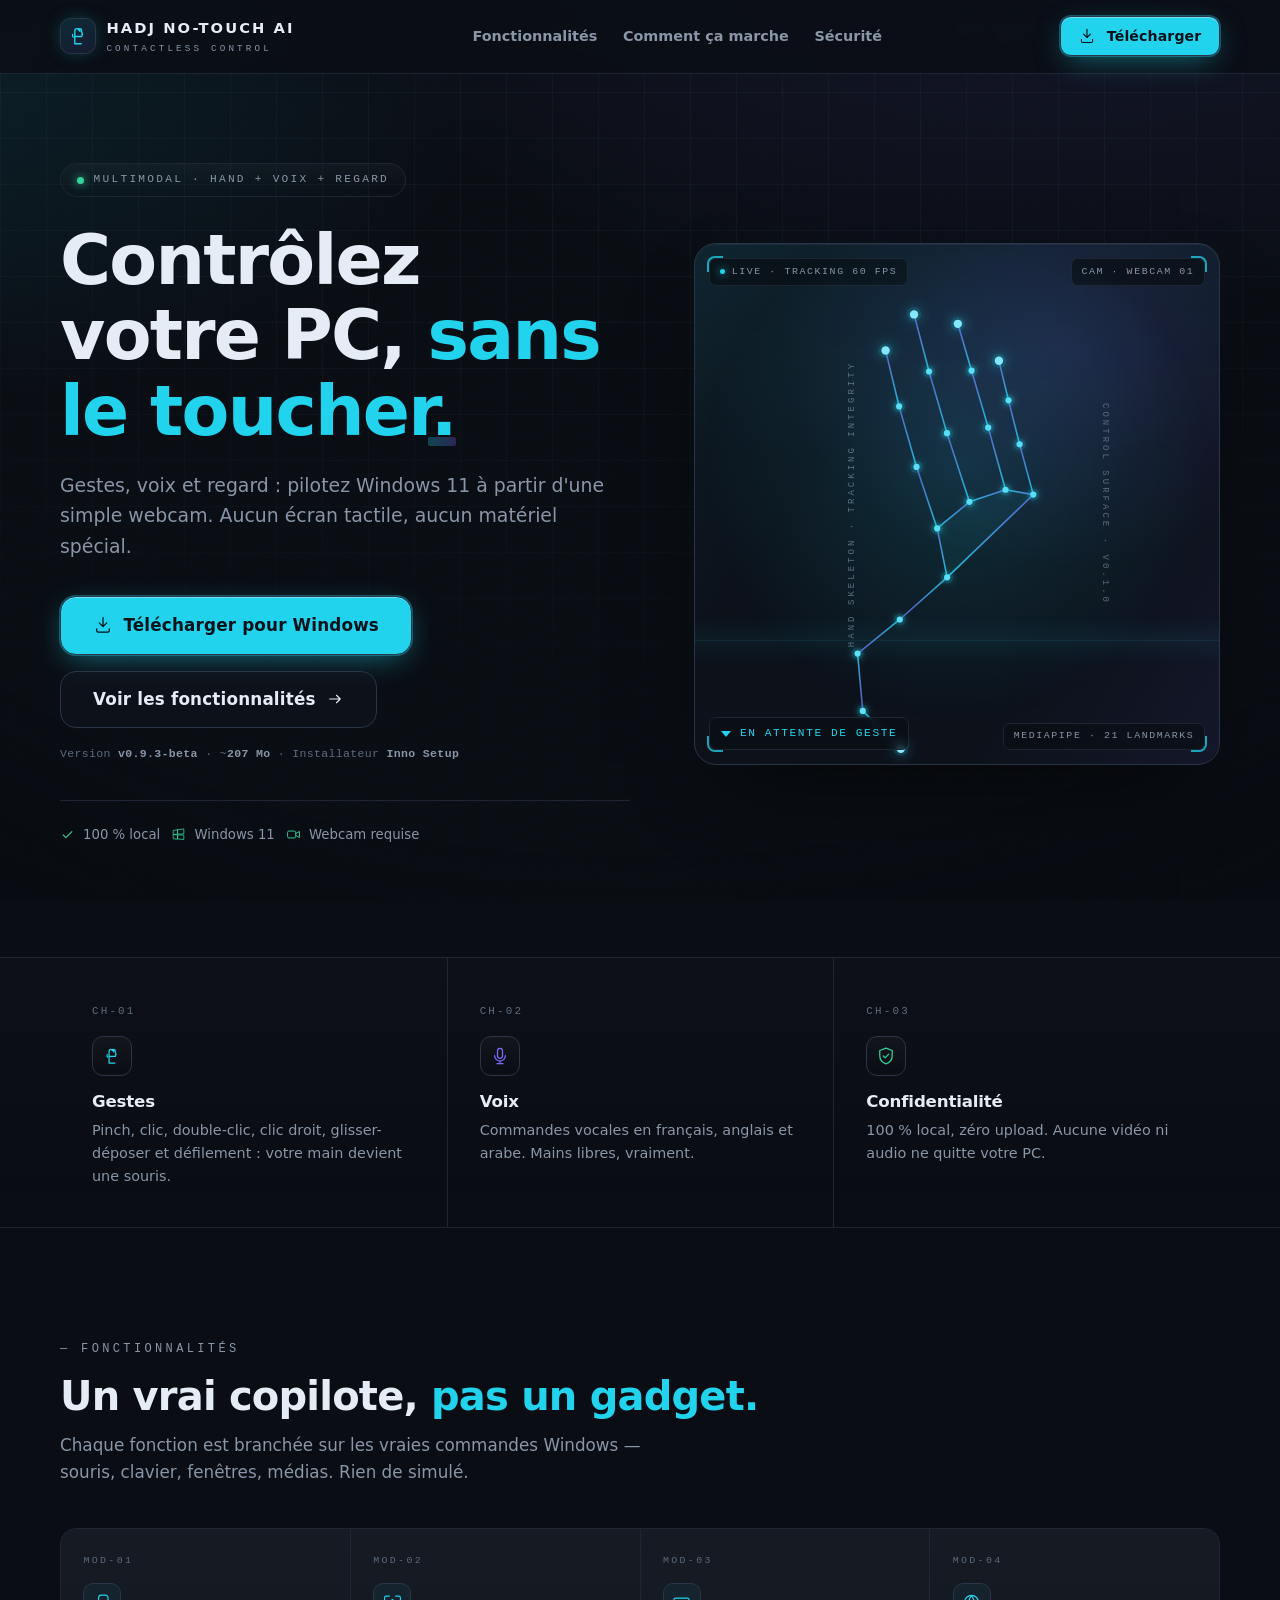
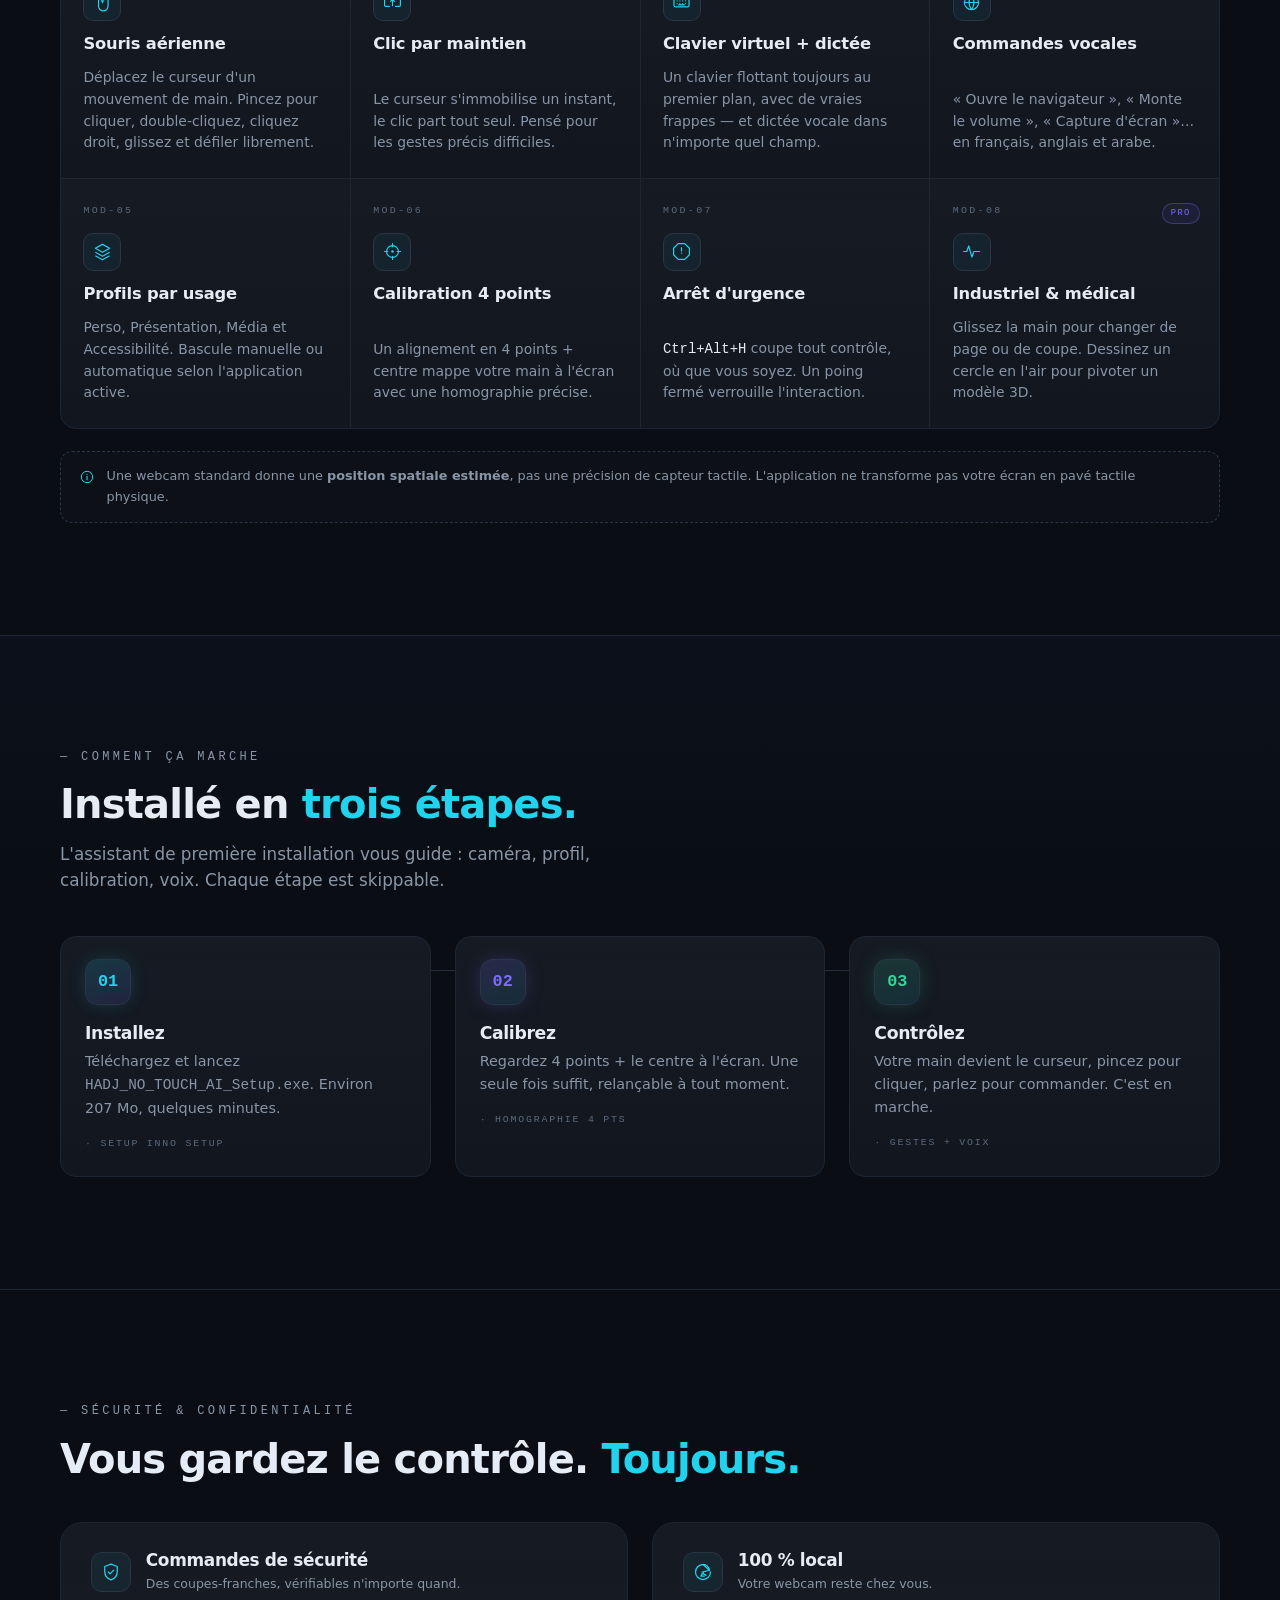
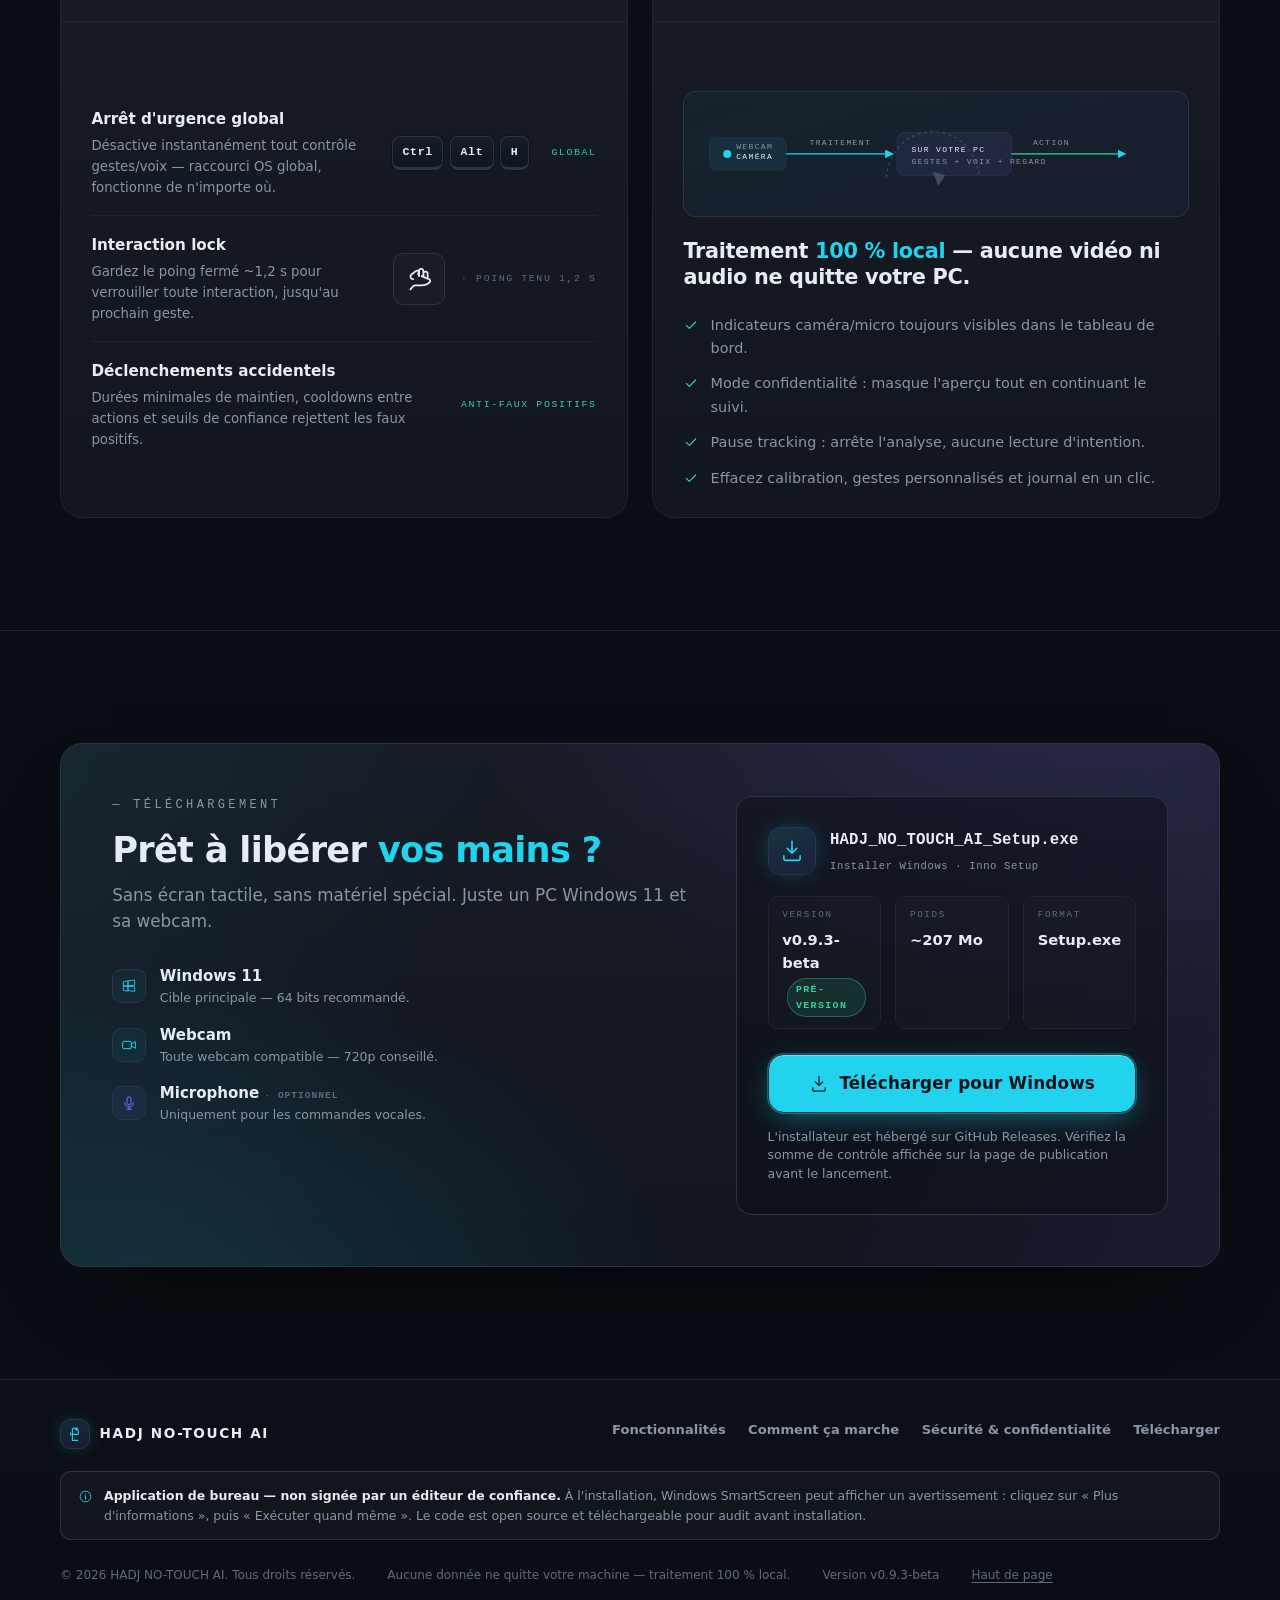
==== index.html @ e1b46ea8 "Landing page vitrine + telechargement (v0.9.3-beta) sur la racine du repo; PWA demo conservee sous w" ====
<!DOCTYPE html>
<html lang="fr">
<head>
<meta charset="UTF-8">
<meta name="viewport" content="width=device-width, initial-scale=1">
<title>HADJ NO-TOUCH AI — Contrôlez votre PC, sans le toucher</title>
<meta name="description" content="Gestes, voix et regard : pilotez Windows 11 à partir d'une simple webcam. Traitement 100 % local, aucune vidéo ni audio ne quitte votre PC. Téléchargez l'installateur Windows.">
<meta name="theme-color" content="#0A0E14">
<link rel="icon" href="data:image/svg+xml,%3Csvg xmlns='http://www.w3.org/2000/svg' viewBox='0 0 24 24'%3E%3Crect width='24' height='24' rx='6' fill='%230A0E14'/%3E%3Cpath d='M6.6 13.2C6.2 13 5.8 11.9 6.3 10.4M8 20.5V7M8 20.5h8M8 12.5h8M8 7v5.5M8 7C8 5.3 8.8 4 10 4c.9 0 1.6.7 1.9 1.4M12 4c1.2 0 2 .9 2 2.4V7M14 4c1.1 0 1.9.9 1.9 2.2V7M16 12.5C17 11 16.7 9 15.5 8' fill='none' stroke='%2322D3EE' stroke-width='1.4' stroke-linecap='round'/%3E%3C/svg%3E">
<style>
:root{
  --bg:#0A0E14;
  --bg-2:#0C111A;
  --surface:#11161F;
  --surface-2:#151C28;
  --border:#1E2633;
  --border-hi:#2A3547;
  --teal:#22D3EE;
  --teal-bright:#67E8F9;
  --teal-dim:rgba(34,211,238,.12);
  --violet:#7C6CFF;
  --violet-dim:rgba(124,108,255,.14);
  --green:#34D399;
  --green-dim:rgba(52,211,153,.12);
  --text:#E6ECF5;
  --muted:#8896A8;
  --muted-2:#5C6B7E;
  --white:#F6FAFF;
  --r-sm:12px;
  --r-md:16px;
  --r-lg:22px;
  --mono:ui-monospace,"Cascadia Mono","Segoe UI Mono",Consolas,"Roboto Mono",monospace;
  --sans:system-ui,-apple-system,"Segoe UI Variable Display","Segoe UI",Roboto,Ubuntu,"Helvetica Neue",Arial,sans-serif;
}
*{box-sizing:border-box;margin:0;padding:0}
html{scroll-behavior:smooth}
body{
  font-family:var(--sans);
  background:var(--bg);
  color:var(--text);
  line-height:1.6;
  -webkit-font-smoothing:antialiased;
  overflow-x:hidden;
}
::selection{background:rgba(34,211,238,.28);color:#fff}
a{color:inherit;text-decoration:none}
a:focus-visible{outline:2px solid var(--teal);outline-offset:3px;border-radius:4px}
img,svg{display:block;max-width:100%}
button{font:inherit}
section{scroll-margin-top:86px}

.bg-fx{
  position:fixed;inset:0;z-index:-3;pointer-events:none;
  background:
    radial-gradient(1200px 620px at 82% -8%, rgba(124,108,255,.10), transparent 62%),
    radial-gradient(1000px 560px at -8% 8%, rgba(34,211,238,.09), transparent 60%),
    var(--bg);
}
.bg-grid{
  position:fixed;inset:0;z-index:-2;pointer-events:none;
  background-image:
    linear-gradient(rgba(120,150,180,.055) 1px, transparent 1px),
    linear-gradient(90deg, rgba(120,150,180,.055) 1px, transparent 1px);
  background-size:46px 46px;
  -webkit-mask-image:radial-gradient(120% 90% at 50% 0%, #000 40%, transparent 100%);
  mask-image:radial-gradient(120% 90% at 50% 0%, #000 40%, transparent 100%);
}
.bg-noise{
  position:fixed;inset:0;z-index:-1;pointer-events:none;opacity:.05;mix-blend-mode:soft-light;
  background-image:url("data:image/svg+xml;utf8,<svg xmlns='http://www.w3.org/2000/svg' width='180' height='180'><filter id='n'><feTurbulence type='fractalNoise' baseFrequency='0.85' numOctaves='2' stitchTiles='stitch'/></filter><rect width='100%25' height='100%25' filter='url(%23n)'/></svg>");
}
.bg-vignette{
  position:fixed;inset:0;z-index:-1;pointer-events:none;
  background:radial-gradient(120% 100% at 50% 40%, transparent 55%, rgba(2,5,10,.62) 100%);
}

.container{width:min(1160px, calc(100% - 40px));margin-inline:auto}
@media (max-width:560px){.container{width:calc(100% - 32px)}}

.mono{font-family:var(--mono)}

.eyebrow{
  display:inline-flex;align-items:center;gap:.7rem;
  font-family:var(--mono);font-size:.72rem;letter-spacing:.24em;
  text-transform:uppercase;color:var(--teal);
}
.eyebrow::before{content:"";width:22px;height:1px;background:linear-gradient(90deg,var(--teal),transparent)}

h1,h2,h3{line-height:1.08;letter-spacing:-.02em;font-weight:800;text-wrap:balance}
.sec-kicker{font-family:var(--mono);font-size:.75rem;letter-spacing:.28em;text-transform:uppercase;color:var(--muted);margin-bottom:1rem;display:block}
h2{font-size:clamp(1.7rem,3.4vw,2.5rem)}
h2 .hl{color:var(--teal)}
.sec-sub{color:var(--muted);max-width:56ch;margin-top:.9rem;font-size:1.05rem}
.sec-head{margin-bottom:2.6rem}

/* ---------- Buttons ---------- */
.btn{
  --btn-bg:var(--surface-2);--btn-fg:var(--text);--btn-brd:var(--border-hi);
  max-width:100%;
  display:inline-flex;align-items:center;justify-content:center;gap:.65rem;
  font-weight:700;font-size:1rem;line-height:1;letter-spacing:.01em;
  padding:1rem 1.7rem;border-radius:14px;border:1px solid var(--btn-brd);
  background:var(--btn-bg);color:var(--btn-fg);
  cursor:pointer;transition:transform .18s ease, box-shadow .18s ease, border-color .18s ease, background .18s ease;
  white-space:nowrap;
  position:relative;
}
.btn svg{width:18px;height:18px;flex:none}
.btn:focus-visible{outline:2px solid var(--teal);outline-offset:3px;border-radius:16px}
.btn:active{transform:translateY(1px) scale(.985)}
.btn-primary{
  --btn-bg:var(--teal);--btn-fg:#04121A;
  box-shadow:0 0 0 1px rgba(34,211,238,.35), 0 8px 30px -8px rgba(34,211,238,.55), inset 0 1px 0 rgba(255,255,255,.35);
}
.btn-primary:hover{
  background:var(--teal-bright);
  box-shadow:0 0 0 1px rgba(34,211,238,.6), 0 12px 42px -8px rgba(34,211,238,.75), inset 0 1px 0 rgba(255,255,255,.45);
  transform:translateY(-2px);
}
.btn-ghost{--btn-bg:rgba(17,22,31,.55);--btn-brd:var(--border-hi)}
.btn-ghost:hover{--btn-brd:var(--teal);color:var(--white);background:rgba(34,211,238,.07)}
.btn-lg{padding:1.15rem 2rem;font-size:1.05rem;border-radius:16px}
.btn-sm{padding:.62rem 1.1rem;font-size:.88rem;border-radius:11px}
.btn-dl svg{width:20px;height:20px}

/* ---------- Nav ---------- */
.nav{
  position:sticky;top:0;z-index:50;
  background:rgba(10,14,20,.82);
  backdrop-filter:blur(10px);
  -webkit-backdrop-filter:blur(10px);
  border-bottom:1px solid var(--border);
}
.nav-inner{display:flex;align-items:center;justify-content:space-between;padding:1rem 0;gap:1rem}
.brand{display:flex;align-items:center;gap:.65rem;min-width:0}
.brand-mark{
  width:36px;height:36px;flex:none;border-radius:10px;
  border:1px solid var(--border-hi);
  background:linear-gradient(160deg, rgba(34,211,238,.14), rgba(124,108,255,.12));
  display:grid;place-items:center;color:var(--teal);
  box-shadow:0 0 18px -6px rgba(34,211,238,.5);
}
.brand-mark svg{width:22px;height:22px}
.brand-name{font-weight:800;letter-spacing:.14em;font-size:.92rem;white-space:nowrap}
.brand-name small{display:block;font-family:var(--mono);font-weight:400;font-size:.58rem;letter-spacing:.34em;color:var(--muted);margin-top:.15rem}
.nav-links{display:flex;align-items:center;gap:1.6rem;font-size:.9rem;color:var(--muted);font-weight:600}
.nav-links a{position:relative;padding:.25rem 0}
.nav-links a::after{content:"";position:absolute;left:0;bottom:0;height:1px;width:0;background:var(--teal);transition:width .22s ease}
.nav-links a:hover{color:var(--text)}
.nav-links a:hover::after{width:100%}
.nav-cta{display:flex;align-items:center;gap:.9rem}

/* ---------- Hero ---------- */
.hero{padding:clamp(3.2rem,7vw,5.6rem) 0 0;position:relative}
.hero-grid{display:grid;grid-template-columns:1.04fr .96fr;gap:clamp(2.4rem,5vw,4.5rem);align-items:center}
.hero-grid > *{min-width:0}
.hero-badge{
  display:inline-flex;align-items:center;gap:.6rem;
  font-family:var(--mono);font-size:.7rem;letter-spacing:.2em;text-transform:uppercase;color:var(--muted);
  border:1px solid var(--border);border-radius:999px;padding:.42rem 1rem;margin-bottom:1.6rem;
  background:linear-gradient(180deg, rgba(255,255,255,.03), transparent);
}
.hero-badge .dot{width:7px;height:7px;border-radius:50%;background:var(--green);box-shadow:0 0 10px var(--green);animation:pulse 2.4s ease-in-out infinite}
@keyframes pulse{0%,100%{opacity:1}50%{opacity:.35}}
.hero h1{font-size:clamp(2.5rem,5.6vw,4.35rem);font-weight:850;letter-spacing:-.025em}
.hero h1 .hl{color:var(--teal);position:relative}
.hero h1 .hl::after{content:"";position:absolute;left:0;right:0;bottom:.06em;height:.14em;border-radius:2px;background:linear-gradient(90deg,var(--teal),var(--violet));opacity:.28;z-index:-1}
.hero-sub{color:var(--muted);font-size:clamp(1.02rem,1.8vw,1.18rem);margin-top:1.4rem;max-width:52ch}
.hero-ctas{display:flex;flex-wrap:wrap;align-items:center;gap:1rem;margin-top:2.2rem}
.hero-meta{font-family:var(--mono);font-size:.72rem;color:var(--muted-2);margin-top:1.1rem;letter-spacing:.03em}
.hero-meta b{color:var(--muted);font-weight:600}
.trust-line{display:flex;flex-wrap:wrap;gap:.7rem;margin-top:2.3rem;padding-top:1.4rem;border-top:1px solid var(--border)}
.trust-line span{display:inline-flex;align-items:center;gap:.5rem;font-size:.83rem;color:var(--muted)}
.trust-line svg{width:15px;height:15px;color:var(--green)}

/* hero visual */
.hud-wrap{position:relative;user-select:none}
.hud{
  position:relative;border-radius:var(--r-lg);overflow:hidden;
  border:1px solid var(--border-hi);
  background:
    linear-gradient(180deg, rgba(34,211,238,.05), transparent 40%),
    radial-gradient(90% 70% at 70% 20%, rgba(124,108,255,.16), transparent 60%),
    var(--bg-2);
  box-shadow:0 40px 90px -40px rgba(0,0,0,.8), inset 0 1px 0 rgba(255,255,255,.05);
}
.hud::before{content:"";position:absolute;inset:0;border-radius:inherit;pointer-events:none;
  background:linear-gradient(120deg, rgba(34,211,238,.12), transparent 30%, transparent 70%, rgba(124,108,255,.14));opacity:.5}
.hud canvas{display:block;width:100%;height:520px}
@media (max-width:900px){.hud canvas{height:400px}}
@media (max-width:900px){
  .hero-grid{grid-template-columns:1fr;gap:2.6rem}
}
@media (max-width:460px){.hud canvas{height:320px}}
.hud-corners{position:absolute;inset:12px;pointer-events:none}
.hud-corners i{position:absolute;width:16px;height:16px;border:2px solid rgba(34,211,238,.75);transition:all .3s ease}
.hud-corners i:nth-child(1){top:0;left:0;border-right:none;border-bottom:none;border-top-left-radius:8px}
.hud-corners i:nth-child(2){top:0;right:0;border-left:none;border-bottom:none;border-top-right-radius:8px}
.hud-corners i:nth-child(3){bottom:0;left:0;border-right:none;border-top:none;border-bottom-left-radius:8px}
.hud-corners i:nth-child(4){bottom:0;right:0;border-left:none;border-top:none;border-bottom-right-radius:8px}
.hud-chip{
  position:absolute;font-family:var(--mono);font-size:.62rem;letter-spacing:.16em;text-transform:uppercase;
  color:var(--muted);background:rgba(10,14,20,.72);border:1px solid var(--border);
  padding:.3rem .6rem;border-radius:7px;pointer-events:none;display:inline-flex;align-items:center;gap:.45rem;backdrop-filter:blur(4px);
}
.hud-chip .chip-dot{width:5px;height:5px;border-radius:50%;background:var(--teal);box-shadow:0 0 8px var(--teal);animation:blink 1.6s steps(2,start) infinite}
@keyframes blink{50%{opacity:.25}}
.hud-chip.tl{top:14px;left:14px}
.hud-chip.tr{top:14px;right:14px}
.hud-chip.br{bottom:14px;right:14px}
.hud-status{
  position:absolute;left:14px;bottom:14px;pointer-events:none;
  font-family:var(--mono);font-size:.7rem;letter-spacing:.14em;
  color:var(--teal);background:rgba(10,14,20,.72);border:1px solid var(--border);
  padding:.42rem .7rem;border-radius:7px;backdrop-filter:blur(4px);
  display:inline-flex;align-items:center;gap:.55rem;text-transform:uppercase;
}
.hud-status .caret{width:0;height:0;border-left:5px solid transparent;border-right:5px solid transparent;border-top:6px solid var(--teal);margin-top:1px}
.hud-vert{
  position:absolute;right:14px;top:50%;transform:translateY(-50%) rotate(90deg);transform-origin:center;
  font-family:var(--mono);font-size:.56rem;letter-spacing:.34em;text-transform:uppercase;color:var(--muted-2);
  pointer-events:none;white-space:nowrap;
}
.hud-side-label{position:absolute;left:14px;top:50%;transform:translateY(-50%) rotate(-90deg);transform-origin:center;
  font-family:var(--mono);font-size:.56rem;letter-spacing:.34em;text-transform:uppercase;color:var(--muted-2);pointer-events:none;white-space:nowrap}
@media (max-width:900px){.hud-vert,.hud-side-label,.hud-chip.tr{display:none}}
.hud-glow{position:absolute;left:50%;top:50%;width:140%;height:140%;transform:translate(-50%,-50%);pointer-events:none;
  background:radial-gradient(50% 50% at 50% 45%, rgba(34,211,238,.16), transparent 70%)}

/* ---------- Feature strip ---------- */
.strip{border-top:1px solid var(--border);border-bottom:1px solid var(--border);margin-top:clamp(4rem,9vw,7rem);background:linear-gradient(180deg, rgba(255,255,255,.015), transparent)}
.strip-grid{display:grid;grid-template-columns:repeat(3,1fr)}
.strip-item{padding:2.4rem 2rem;position:relative}
.strip-item + .strip-item{border-left:1px solid var(--border)}
.strip-item .si-idx{font-family:var(--mono);font-size:.68rem;color:var(--muted-2);letter-spacing:.2em}
.strip-item .si-ico{width:40px;height:40px;border-radius:11px;border:1px solid var(--border-hi);display:grid;place-items:center;color:var(--teal);margin:.85rem 0 1.1rem;background:linear-gradient(180deg, rgba(255,255,255,.03),transparent)}
.strip-item .si-ico svg{width:20px;height:20px}
.strip-item h3{font-size:1.04rem;letter-spacing:-.01em;margin-bottom:.5rem}
.strip-item p{color:var(--muted);font-size:.9rem}
@media (max-width:900px){
  .strip-grid{grid-template-columns:1fr}
  .strip-item + .strip-item{border-left:none;border-top:1px solid var(--border)}
}

/* ---------- Features grid ---------- */
.features{padding:clamp(4.5rem,9vw,7rem) 0}
.feat-grid{display:grid;grid-template-columns:repeat(4,1fr);gap:1px;background:var(--border);border:1px solid var(--border);border-radius:var(--r-md);overflow:hidden}
.feat-card{
  background:linear-gradient(180deg, rgba(255,255,255,.018), rgba(255,255,255,0)) , var(--surface);
  min-height:238px;padding:1.5rem 1.4rem;
  display:flex;flex-direction:column;gap:.9rem;position:relative;
  transition:background .25s ease;
}
.feat-card::before{content:"";position:absolute;inset:0;opacity:0;transition:opacity .25s ease;
  background:radial-gradient(130% 90% at 20% 0%, rgba(34,211,238,.10), transparent 55%)}
.feat-card:hover::before{opacity:1}
.feat-card:hover{background:var(--surface-2)}
.feat-card .fc-code{font-family:var(--mono);font-size:.62rem;color:var(--muted-2);letter-spacing:.24em}
.feat-card .fc-ico{width:38px;height:38px;border-radius:10px;border:1px solid var(--border-hi);display:grid;place-items:center;color:var(--teal);background:rgba(34,211,238,.05);position:relative}
.feat-card .fc-ico svg{width:19px;height:19px}
.feat-card h3{font-size:1.02rem;letter-spacing:-.01em}
.feat-card p{color:var(--muted);font-size:.87rem;line-height:1.55;margin-top:auto}
.feat-card .fc-tag{position:absolute;top:1.5rem;right:1.2rem;font-family:var(--mono);font-size:.55rem;letter-spacing:.16em;text-transform:uppercase;color:var(--violet);border:1px solid rgba(124,108,255,.35);border-radius:999px;padding:.16rem .5rem;background:rgba(124,108,255,.08)}
@media (max-width:1080px){.feat-grid{grid-template-columns:repeat(2,1fr)}}
@media (max-width:560px){.feat-grid{grid-template-columns:1fr}}
.honesty-note{display:flex;gap:.75rem;align-items:flex-start;margin-top:1.4rem;padding:.9rem 1.1rem;border:1px dashed var(--border-hi);border-radius:12px;color:var(--muted);font-size:.8rem;background:rgba(255,255,255,.015)}
.honesty-note svg{width:16px;height:16px;flex:none;margin-top:3px;color:var(--teal)}

/* ---------- How it works ---------- */
.how{padding:clamp(4.5rem,9vw,7rem) 0;border-top:1px solid var(--border);background:linear-gradient(180deg, rgba(124,108,255,.035), transparent 40%)}
.steps{display:grid;grid-template-columns:repeat(3,1fr);gap:1.5rem;position:relative;margin-top:2.6rem}
.steps::before{content:"";position:absolute;top:34px;left:12%;right:12%;height:1px;background:linear-gradient(90deg, transparent, var(--border-hi), var(--border-hi), transparent)}
.step{position:relative;padding:1.4rem 1.5rem;border:1px solid var(--border);border-radius:var(--r-md);background:linear-gradient(180deg, rgba(255,255,255,.02), transparent), var(--surface);transition:border-color .25s ease, transform .25s ease}
.step:hover{border-color:rgba(34,211,238,.45);transform:translateY(-3px)}
.step-num{width:46px;height:46px;border-radius:12px;display:grid;place-items:center;font-family:var(--mono);font-weight:700;font-size:1.05rem;color:var(--teal);border:1px solid var(--border-hi);background:linear-gradient(160deg, rgba(34,211,238,.16), rgba(124,108,255,.12));margin-bottom:1.2rem;box-shadow:0 0 22px -8px rgba(34,211,238,.45)}
.step h3{font-size:1.08rem;margin-bottom:.45rem}
.step p{color:var(--muted);font-size:.9rem}
.step .step-tag{display:inline-block;margin-top:1rem;font-family:var(--mono);font-size:.62rem;letter-spacing:.18em;text-transform:uppercase;color:var(--muted-2)}
.step:nth-child(2) .step-num{color:var(--violet);box-shadow:0 0 22px -8px rgba(124,108,255,.55);background:linear-gradient(160deg, rgba(124,108,255,.18), rgba(34,211,238,.1))}
.step:nth-child(3) .step-num{color:var(--green);box-shadow:0 0 22px -8px rgba(52,211,153,.5);background:linear-gradient(160deg, rgba(52,211,153,.15), rgba(34,211,238,.1))}
@media (max-width:900px){.steps{grid-template-columns:1fr;gap:1.2rem}.steps::before{display:none}}

/* ---------- Security ---------- */
.security{padding:clamp(4.5rem,9vw,7rem) 0;border-top:1px solid var(--border)}
.sec-grid{display:grid;grid-template-columns:1fr 1fr;gap:1.5rem;margin-top:2.6rem}
.sec-card{border-radius:var(--r-lg);border:1px solid var(--border);overflow:hidden;background:linear-gradient(180deg, rgba(255,255,255,.02), transparent), var(--surface);position:relative}
.sec-card .sec-head{padding:1.7rem 1.9rem;border-bottom:1px solid var(--border);display:flex;align-items:center;justify-content:space-between;gap:1rem}
.sec-card .sec-title{display:flex;align-items:center;gap:.9rem}
.sec-card .sec-title .st-ico{width:40px;height:40px;border-radius:11px;border:1px solid var(--border-hi);display:grid;place-items:center;color:var(--teal);background:rgba(34,211,238,.06)}
.sec-card .sec-title .st-ico svg{width:20px;height:20px}
.sec-head h3{font-size:1.06rem}
.sec-head .sec-sub2{font-size:.78rem;color:var(--muted);margin-top:.3rem}
.sec-body{padding:1.7rem 1.9rem}
.emergency-row{display:flex;align-items:center;justify-content:space-between;gap:1rem;padding:1.05rem 0;border-bottom:1px solid var(--border)}
.emergency-row:last-child{border-bottom:none;padding-bottom:.2rem}
.emergency-row .er-txt h4{font-size:.95rem}
.emergency-row .er-txt p{color:var(--muted);font-size:.83rem;margin-top:.2rem}
.emergency-row .er-act{font-family:var(--mono);font-size:.62rem;letter-spacing:.16em;text-transform:uppercase;color:var(--green);white-space:nowrap;display:flex;align-items:center;gap:.4rem}
.emergency-row .er-act.off{color:var(--muted-2)}
.kbd-row{display:flex;gap:.4rem;flex:none}
kbd{
  font-family:var(--mono);font-size:.72rem;font-weight:700;letter-spacing:.06em;color:var(--text);
  background:linear-gradient(180deg, var(--surface-2), #11161F);border:1px solid var(--border-hi);
  border-bottom-width:3px;border-radius:8px;padding:.34rem .6rem;min-width:0;
  box-shadow:0 0 0 1px rgba(0,0,0,.3);
}
.fist-glyph{flex:none;width:52px;height:52px;border-radius:10px;border:1px solid var(--border-hi);display:grid;place-items:center;color:var(--text);background:rgba(255,255,255,.02)}
.fist-glyph svg{width:28px;height:28px}
.local-visual{position:relative;border-radius:12px;border:1px solid var(--border-hi);padding:1.2rem;background:linear-gradient(160deg, rgba(34,211,238,.05), rgba(124,108,255,.05));margin-bottom:1.4rem}
.local-claim{font-size:1.3rem;font-weight:800;letter-spacing:-.015em;line-height:1.25}
.local-claim .hl{color:var(--teal)}
.local-points{list-style:none;margin-top:1.4rem;display:flex;flex-direction:column;gap:.8rem}
.local-points li{display:flex;gap:.7rem;align-items:flex-start;color:var(--muted);font-size:.9rem}
.local-points svg{width:16px;height:16px;flex:none;margin-top:3px;color:var(--green)}
@media (max-width:900px){.sec-grid{grid-template-columns:1fr}}
@media (max-width:480px){.emergency-row{flex-direction:column;align-items:flex-start}.emergency-row .er-act{align-self:flex-start}}

/* ---------- Download CTA ---------- */
.download{padding:clamp(4.5rem,9vw,7rem) 0;border-top:1px solid var(--border)}
.dl-card{
  border-radius:var(--r-lg);border:1px solid var(--border-hi);overflow:hidden;position:relative;
  background:
    radial-gradient(90% 120% at 85% -10%, rgba(124,108,255,.16), transparent 55%),
    radial-gradient(80% 120% at 10% 110%, rgba(34,211,238,.14), transparent 55%),
    linear-gradient(180deg, rgba(255,255,255,.025), transparent), var(--surface);
  box-shadow:0 40px 90px -50px rgba(0,0,0,.85);
}
.dl-card::before{content:"";position:absolute;inset:0;pointer-events:none;
  background:linear-gradient(115deg, rgba(34,211,238,.1), transparent 34%, transparent 70%, rgba(124,108,255,.12));opacity:.55}
.dl-inner{display:grid;grid-template-columns:1.15fr .85fr;gap:2.5rem;padding:clamp(2rem,4.5vw,3.2rem);position:relative;min-width:0}
.dl-left{min-width:0}
.dl-left h2{font-size:clamp(1.6rem,3vw,2.2rem)}
.req-list{margin-top:1.8rem;display:flex;flex-direction:column;gap:.9rem}
.req{display:flex;align-items:center;gap:.85rem}
.req .req-ico{width:34px;height:34px;flex:none;border-radius:9px;border:1px solid var(--border-hi);display:grid;place-items:center;color:var(--teal);background:rgba(34,211,238,.05)}
.req .req-ico svg{width:16px;height:16px}
.req h4{font-size:.94rem}
.req p{color:var(--muted);font-size:.78rem}
.req.req-opt .req-ico{color:var(--violet);background:rgba(124,108,255,.07)}
.dl-panel{
  border:1px solid var(--border-hi);border-radius:var(--r-md);background:rgba(10,14,20,.5);
  padding:1.9rem;display:flex;flex-direction:column;align-items:flex-start;gap:0;position:relative;justify-content:space-between;
  min-width:0;
}
.exe-line{display:flex;align-items:center;gap:.9rem;width:100%}
.exe-ico{width:48px;height:48px;flex:none;border-radius:12px;border:1px solid var(--border-hi);display:grid;place-items:center;color:var(--teal);background:linear-gradient(160deg, rgba(34,211,238,.16), rgba(124,108,255,.1));box-shadow:0 0 24px -8px rgba(34,211,238,.5)}
.exe-ico svg{width:26px;height:26px}
.exe-name{font-weight:800;font-size:.98rem;letter-spacing:.01em;overflow-wrap:anywhere}
.exe-meta{font-family:var(--mono);font-size:.66rem;color:var(--muted);letter-spacing:.06em;margin-top:.3rem;display:flex;flex-wrap:wrap;gap:.45rem}
.version-tag{display:inline-flex;align-items:center;gap:.35rem;font-family:var(--mono);font-size:.62rem;letter-spacing:.14em;text-transform:uppercase;color:var(--green);padding:.14rem .5rem;border:1px solid rgba(52,211,153,.35);border-radius:999px;background:var(--green-dim)}
.dl-cta{align-self:stretch;margin-top:1.6rem}
.dl-cta .btn{width:100%}
.dl-note{font-size:.78rem;color:var(--muted);margin-top:.9rem;line-height:1.5;overflow-wrap:anywhere}
.dl-note a{color:var(--teal);text-decoration:underline;text-underline-offset:3px}
@media (max-width:400px){.dl-cta .btn{white-space:normal;padding-inline:1rem}}
.dl-size-box{display:flex;gap:.9rem;margin-top:1.4rem;width:100%;flex-wrap:wrap}
.sz-item{flex:1;min-width:110px;border:1px solid var(--border);border-radius:10px;background:rgba(255,255,255,.015);padding:.7rem .85rem}
.sz-item .sz-k{font-family:var(--mono);font-size:.58rem;letter-spacing:.18em;text-transform:uppercase;color:var(--muted-2)}
.sz-item .sz-v{font-weight:700;font-size:.92rem;margin-top:.3rem}
@media (max-width:900px){.dl-inner{grid-template-columns:1fr;gap:1.8rem}}

/* ---------- Footer ---------- */
.footer{border-top:1px solid var(--border);padding:2.4rem 0 2.6rem;background:linear-gradient(180deg, rgba(255,255,255,.015), transparent)}
.footer-grid{display:flex;flex-wrap:wrap;gap:1.6rem;justify-content:space-between;align-items:flex-start}
.footer-brand{display:flex;align-items:center;gap:.6rem;font-weight:800;letter-spacing:.12em;font-size:.85rem}
.footer-brand .brand-mark{width:30px;height:30px}
.footer-brand .brand-mark svg{width:18px;height:18px}
.footer-links{display:flex;gap:1.4rem;color:var(--muted);font-size:.82rem;font-weight:600;flex-wrap:wrap}
.footer-links a:hover{color:var(--text)}
.footer-legal{margin-top:1.6rem;display:flex;flex-wrap:wrap;gap:1rem 2rem;font-size:.75rem;color:var(--muted-2);align-items:center}
.unsigned-note{
  margin-top:1.4rem;padding:.85rem 1.05rem;border:1px solid rgba(136,150,168,.22);border-radius:11px;
  font-size:.78rem;color:var(--muted);background:rgba(136,150,168,.05);display:flex;gap:.7rem;align-items:flex-start;
}
.unsigned-note svg{width:15px;height:15px;flex:none;margin-top:3px;color:var(--teal)}
.unsigned-note b{color:var(--text)}

/* ---------- Reveal ---------- */
.reveal{opacity:0;transform:translateY(20px);transition:opacity .7s ease, transform .7s cubic-bezier(.16,1,.3,1);transition-delay:var(--d,0s)}
.reveal.in{opacity:1;transform:none}
.hero-anim{opacity:0;animation:rise .8s cubic-bezier(.16,1,.3,1) forwards}
.hero-anim:nth-child(1){animation-delay:.05s}
.hero-anim:nth-child(2){animation-delay:.16s}
.hero-anim:nth-child(3){animation-delay:.28s}
.hero-anim:nth-child(4){animation-delay:.4s}
.hero-anim:nth-child(5){animation-delay:.52s}
.hud-anim{opacity:0;transform:translateY(24px) scale(.98);animation:rise .9s cubic-bezier(.16,1,.3,1) forwards .25s}
@keyframes rise{to{opacity:1;transform:none}}
.marquee-ghost-a{display:none}

@media (prefers-reduced-motion: reduce){
  html{scroll-behavior:auto}
  *,*::before,*::after{animation-duration:.001s !important;animation-iteration-count:1 !important;transition-duration:.001s !important}
  .reveal{opacity:1;transform:none}
}
@media (max-width:560px){
  .nav-links{display:none}
  .hero-ctas .btn{width:100%}
}
@media (max-width:400px){
  .btn-lg{padding:1rem .9rem;font-size:.94rem}
  .hero-ctas .btn{white-space:normal;text-align:center}
}

</style>
</head>
<body>

<!-- Background layers -->
<div class="bg-fx" aria-hidden="true"></div>
<div class="bg-grid" aria-hidden="true"></div>
<div class="bg-noise" aria-hidden="true"></div>
<div class="bg-vignette" aria-hidden="true"></div>

<!-- Icon sprite -->
<svg width="0" height="0" style="position:absolute" aria-hidden="true">
  <defs>
    <symbol id="i-hand" viewBox="0 0 24 24"><path d="M6.7 13.3C6.2 13 5.7 12 6.2 10.4M8.5 20.5V7M8.5 20.5h7M8.5 12.5H16M8.5 7c0-1.8.8-3 2-3 1 0 1.6.7 1.9 1.5M12 4c1.2 0 2 .9 2 2.4V7M14 4c1.1 0 1.9.9 1.9 2.2V7M16.1 12.3c1-1.8.6-4-.3-5.2" fill="none" stroke="currentColor" stroke-width="1.5" stroke-linecap="round" stroke-linejoin="round"/></symbol>
    <symbol id="i-download" viewBox="0 0 24 24"><path d="M12 3v11m0 0 4.5-4.5M12 14 7.5 9.5M4.5 16.5V19a1.6 1.6 0 0 0 1.6 1.6h11.8A1.6 1.6 0 0 0 19.5 19v-2.5" fill="none" stroke="currentColor" stroke-width="1.5" stroke-linecap="round" stroke-linejoin="round"/></symbol>
    <symbol id="i-mouse" viewBox="0 0 24 24"><path d="M6 3.5A3.5 3.5 0 0 1 9.5 0H14.5A3.5 3.5 0 0 1 18 3.5V14a6 6 0 0 1-12 0Z" transform="translate(1 2.6)" fill="none" stroke="currentColor" stroke-width="1.5" stroke-linejoin="round"/><path d="M13.5 10h-3M12 10v2.4" fill="none" stroke="currentColor" stroke-width="1.5" stroke-linecap="round"/></symbol>
    <symbol id="i-undock" viewBox="0 0 24 24"><path d="M8 4H4a2 2 0 0 0-2 2v9a2 2 0 0 0 2 2h4M16 4h4a2 2 0 0 1 2 2v9a2 2 0 0 1-2 2h-4M12 8v8m0-8-2.5 2.5M12 8l2.5 2.5" fill="none" stroke="currentColor" stroke-width="1.5" stroke-linecap="round" stroke-linejoin="round"/></symbol>
    <symbol id="i-keyboard" viewBox="0 0 24 24"><rect x="2.5" y="6.5" width="19" height="11" rx="2" fill="none" stroke="currentColor" stroke-width="1.5"/><path d="M6.5 10h.01M10 10h.01M13.5 10h.01M17 10h.01M6.5 13.5h.01M10 13.5h.01M13.5 13.5h.01M17 13.5h.01M8.5 15h7" stroke="currentColor" stroke-width="1.5" stroke-linecap="round"/></symbol>
    <symbol id="i-mic" viewBox="0 0 24 24"><rect x="9" y="2.8" width="6" height="12" rx="3" fill="none" stroke="currentColor" stroke-width="1.5"/><path d="M5.5 11.5a6.5 6.5 0 0 0 13 0M12 18v3.2m-3.5 0h7" fill="none" stroke="currentColor" stroke-width="1.5" stroke-linecap="round"/></symbol>
    <symbol id="i-lang" viewBox="0 0 24 24"><circle cx="12" cy="12" r="9" fill="none" stroke="currentColor" stroke-width="1.5"/><path d="M3.5 12h17M12 3a14.5 14.5 0 0 1 0 18M12 3a14.5 14.5 0 0 0 0 18" fill="none" stroke="currentColor" stroke-width="1.5" stroke-linejoin="round"/></symbol>
    <symbol id="i-layers" viewBox="0 0 24 24"><path d="m12 3 9 5-9 5-9-5 9-5Zm-9 10 9 5 9-5M3 17.5l9 5 9-5" fill="none" stroke="currentColor" stroke-width="1.5" stroke-linejoin="round"/></symbol>
    <symbol id="i-crosshair" viewBox="0 0 24 24"><circle cx="12" cy="12" r="7.5" fill="none" stroke="currentColor" stroke-width="1.5"/><path d="M12 2v4M12 18v4M2 12h4M18 12h4" stroke="currentColor" stroke-width="1.5" stroke-linecap="round"/><circle cx="12" cy="12" r="1.6" fill="currentColor" stroke="none"/></symbol>
    <symbol id="i-stop" viewBox="0 0 24 24"><path d="M7.86 2h8.28L22 7.86v8.28L16.14 22H7.86L2 16.14V7.86L7.86 2Z" fill="none" stroke="currentColor" stroke-width="1.5" stroke-linejoin="round"/><path d="M12 7.5v4m0 2.6v.01" stroke="currentColor" stroke-width="1.5" stroke-linecap="round"/></symbol>
    <symbol id="i-medical" viewBox="0 0 24 24"><path d="M2 12h4l2.5-7 4 14 2.5-7H22" fill="none" stroke="currentColor" stroke-width="1.5" stroke-linecap="round" stroke-linejoin="round"/></symbol>
    <symbol id="i-shield" viewBox="0 0 24 24"><path d="M12 2.5 4.5 5.4v6c0 4.9 3.2 8.6 7.5 10.1 4.3-1.5 7.5-5.2 7.5-10.1v-6L12 2.5Z" fill="none" stroke="currentColor" stroke-width="1.5" stroke-linejoin="round"/><path d="m8.8 12 2.2 2.2 4.2-4.4" fill="none" stroke="currentColor" stroke-width="1.5" stroke-linecap="round" stroke-linejoin="round"/></symbol>
    <symbol id="i-local" viewBox="0 0 24 24"><path d="M12 3a9 9 0 1 0 9 9M12 3a7.5 7.5 0 0 1 7.7 6.9L12 3ZM19.7 9.9 12 12a.9.9 0 0 1-.4 1.7l4 2.3" fill="none" stroke="currentColor" stroke-width="1.5" stroke-linecap="round"/><path d="M13.5 17H9.5l1.5-2.5" fill="none" stroke="currentColor" stroke-width="1.5" stroke-linecap="round" stroke-linejoin="round"/></symbol>
    <symbol id="i-fist" viewBox="0 0 24 24"><path d="M7 12.2c-2.2 0-3.2-2.7-1.4-4.1l3.6-2.9c.9-.8 2.3-.5 2.8.5l-.8 2.2M12.1 9.5V5.2c0-1 .8-1.8 1.8-1.8s1.8.8 1.8 1.8v4.4M15.8 9.6V7.4c0-1 .8-1.8 1.8-1.8s1.8.8 1.8 1.8v4.1" fill="none" stroke="currentColor" stroke-width="1.5" stroke-linecap="round" stroke-linejoin="round"/><path d="M8.6 17.5h5.2c2.8 0 5.6-1 7.2-2.6 1-1 .6-2.6-.8-3-2.2-.7-4.4-1.3-6-2.4M8.6 17.5c-.6 0-2 1-2.6 1.8L4.6 20.9m4-3.4h1.6" fill="none" stroke="currentColor" stroke-width="1.5" stroke-linecap="round" stroke-linejoin="round"/></symbol>
    <symbol id="i-check" viewBox="0 0 24 24"><path d="m5 12.5 4.5 4.5L19 7.5" fill="none" stroke="currentColor" stroke-width="1.8" stroke-linecap="round" stroke-linejoin="round"/></symbol>
    <symbol id="i-windows" viewBox="0 0 24 24"><path d="M3.5 5.5 10.5 4.4v7l-7 .5V5.5ZM10.5 4.4 20.5 3v8l-10 .4V4.4ZM3.5 12 10.5 12.6v7l-7-1V12ZM10.5 12.6 20.5 13v7l-10-1.1v-6.3Z" fill="none" stroke="currentColor" stroke-width="1.3" stroke-linejoin="round"/></symbol>
    <symbol id="i-cam" viewBox="0 0 24 24"><rect x="2.5" y="6.5" width="13" height="11" rx="2.2" fill="none" stroke="currentColor" stroke-width="1.5"/><path d="m15.5 10.5 6-3.4v9.8l-6-3.4" fill="none" stroke="currentColor" stroke-width="1.5" stroke-linejoin="round"/></symbol>
    <symbol id="i-info" viewBox="0 0 24 24"><circle cx="12" cy="12" r="8.5" fill="none" stroke="currentColor" stroke-width="1.5"/><path d="M12 11v5m0-8v.01" stroke="currentColor" stroke-width="1.7" stroke-linecap="round"/></symbol>
    <symbol id="i-arrow" viewBox="0 0 24 24"><path d="M5 12h14m0 0-5-5m5 5-5 5" fill="none" stroke="currentColor" stroke-width="1.5" stroke-linecap="round" stroke-linejoin="round"/></symbol>
    <symbol id="i-lock" viewBox="0 0 24 24"><rect x="4.5" y="10.5" width="15" height="10" rx="2.2" fill="none" stroke="currentColor" stroke-width="1.5"/><path d="M8 10.5V7.8a4 4 0 0 1 8 0v2.7M12 14.5v2.5" fill="none" stroke="currentColor" stroke-width="1.5" stroke-linecap="round"/></symbol>
  </defs>
</svg>

<header class="nav">
  <div class="container nav-inner">
    <a class="brand" href="#top" aria-label="HADJ NO-TOUCH AI — retour en haut">
      <span class="brand-mark"><svg aria-hidden="true"><use href="#i-hand"/></svg></span>
      <span class="brand-name">HADJ NO-TOUCH AI<small>CONTACTLESS CONTROL</small></span>
    </a>
    <nav class="nav-links" aria-label="Navigation principale">
      <a href="#features">Fonctionnalités</a>
      <a href="#how">Comment ça marche</a>
      <a href="#security">Sécurité</a>
    </nav>
    <a class="btn btn-primary btn-sm" href="https://github.com/meddahuhadj/HADJ-NO-TOUCH-AI/releases/download/v0.9.3-beta/HADJ_NO_TOUCH_AI_Setup.exe"><svg aria-hidden="true"><use href="#i-download"/></svg> Télécharger</a>
  </div>
</header>

<main id="top">
  <!-- ============ HERO ============ -->
  <section class="hero">
    <div class="container hero-grid">
      <div>
        <div class="hero-anim"><span class="hero-badge"><span class="dot"></span> Multimodal · Hand + Voix + Regard</span></div>
        <h1 class="hero-anim">Contrôlez votre PC, <span class="hl">sans le toucher.</span></h1>
        <p class="hero-sub hero-anim">Gestes, voix et regard : pilotez Windows&nbsp;11 à partir d'une simple webcam. Aucun écran tactile, aucun matériel spécial.</p>
        <div class="hero-ctas hero-anim">
          <a class="btn btn-primary btn-lg btn-dl" href="https://github.com/meddahuhadj/HADJ-NO-TOUCH-AI/releases/download/v0.9.3-beta/HADJ_NO_TOUCH_AI_Setup.exe"><svg aria-hidden="true"><use href="#i-download"/></svg> Télécharger pour Windows</a>
          <a class="btn btn-ghost btn-lg" href="#features">Voir les fonctionnalités <svg aria-hidden="true"><use href="#i-arrow"/></svg></a>
        </div>
        <p class="hero-meta hero-anim">Version <b>v0.9.3-beta</b> · ~<b>207&nbsp;Mo</b> · Installateur <b>Inno&nbsp;Setup</b></p>
        <div class="trust-line hero-anim">
          <span><svg aria-hidden="true"><use href="#i-check"/></svg> 100&nbsp;% local</span>
          <span><svg aria-hidden="true"><use href="#i-windows"/></svg> Windows&nbsp;11</span>
          <span><svg aria-hidden="true"><use href="#i-cam"/></svg> Webcam requise</span>
        </div>
      </div>

      <div class="hud-wrap hero-anim">
        <div class="hud" id="hud" role="img" aria-label="Squelette de main animé, style MediaPipe : des points lumineux reliés par des lignes tracent une main qui pince pour cliquer et glisse pour défiler.">
          <canvas id="hand-canvas"></canvas>
          <div class="hud-corners" aria-hidden="true"><i></i><i></i><i></i><i></i></div>
          <span class="hud-chip tl"><span class="chip-dot"></span> LIVE · TRACKING 60 FPS</span>
          <span class="hud-chip tr">CAM · WEBCAM 01</span>
          <span class="hud-status" id="hud-status"><span class="caret"></span><span id="hud-status-txt">En attente de geste</span></span>
          <span class="hud-chip br">MEDIAPIPE · 21 LANDMARKS</span>
          <span class="hud-side-label" aria-hidden="true">Hand Skeleton · Tracking Integrity</span>
          <div class="hud-glow" aria-hidden="true"></div>
        </div>
        <span class="hud-vert" aria-hidden="true">Control Surface · v0.1.0</span>
      </div>
    </div>
  </section>

  <!-- ============ FEATURE STRIP ============ -->
  <section class="strip reveal" aria-label="Valeur clé">
    <div class="container">
      <div class="strip-grid">
        <div class="strip-item">
          <span class="si-idx">CH-01</span>
          <div class="si-ico"><svg aria-hidden="true"><use href="#i-hand"/></svg></div>
          <h3>Gestes</h3>
          <p>Pinch, clic, double-clic, clic droit, glisser-déposer et défilement : votre main devient une souris.</p>
        </div>
        <div class="strip-item">
          <span class="si-idx">CH-02</span>
          <div class="si-ico" style="color:var(--violet)"><svg aria-hidden="true"><use href="#i-mic"/></svg></div>
          <h3>Voix</h3>
          <p>Commandes vocales en français, anglais et arabe. Mains libres, vraiment.</p>
        </div>
        <div class="strip-item">
          <span class="si-idx">CH-03</span>
          <div class="si-ico" style="color:var(--green)"><svg aria-hidden="true"><use href="#i-shield"/></svg></div>
          <h3>Confidentialité</h3>
          <p>100&nbsp;% local, zéro upload. Aucune vidéo ni audio ne quitte votre PC.</p>
        </div>
      </div>
    </div>
  </section>

  <!-- ============ FEATURES GRID ============ -->
  <section class="features" id="features">
    <div class="container">
      <div class="sec-head reveal">
        <span class="sec-kicker">— Fonctionnalités</span>
        <h2>Un vrai copilote, <span class="hl">pas un gadget.</span></h2>
        <p class="sec-sub">Chaque fonction est branchée sur les vraies commandes Windows — souris, clavier, fenêtres, médias. Rien de simulé.</p>
      </div>
      <div class="feat-grid">
        <div class="feat-card reveal">
          <span class="fc-code">MOD-01</span>
          <div class="fc-ico"><svg aria-hidden="true"><use href="#i-mouse"/></svg></div>
          <h3>Souris aérienne</h3>
          <p>Déplacez le curseur d'un mouvement de main. Pincez pour cliquer, double-cliquez, cliquez droit, glissez et défiler librement.</p>
        </div>
        <div class="feat-card reveal" style="--d:.05s">
          <span class="fc-code">MOD-02</span>
          <div class="fc-ico"><svg aria-hidden="true"><use href="#i-undock"/></svg></div>
          <h3>Clic par maintien</h3>
          <p>Le curseur s'immobilise un instant, le clic part tout seul. Pensé pour les gestes précis difficiles.</p>
        </div>
        <div class="feat-card reveal" style="--d:.1s">
          <span class="fc-code">MOD-03</span>
          <div class="fc-ico"><svg aria-hidden="true"><use href="#i-keyboard"/></svg></div>
          <h3>Clavier virtuel + dictée</h3>
          <p>Un clavier flottant toujours au premier plan, avec de vraies frappes — et dictée vocale dans n'importe quel champ.</p>
        </div>
        <div class="feat-card reveal" style="--d:.15s">
          <span class="fc-code">MOD-04</span>
          <div class="fc-ico"><svg aria-hidden="true"><use href="#i-lang"/></svg></div>
          <h3>Commandes vocales</h3>
          <p>« Ouvre le navigateur », « Monte le volume », « Capture d'écran »… en français, anglais et arabe.</p>
        </div>
        <div class="feat-card reveal">
          <span class="fc-code">MOD-05</span>
          <div class="fc-ico"><svg aria-hidden="true"><use href="#i-layers"/></svg></div>
          <h3>Profils par usage</h3>
          <p>Perso, Présentation, Média et Accessibilité. Bascule manuelle ou automatique selon l'application active.</p>
        </div>
        <div class="feat-card reveal" style="--d:.05s">
          <span class="fc-code">MOD-06</span>
          <div class="fc-ico"><svg aria-hidden="true"><use href="#i-crosshair"/></svg></div>
          <h3>Calibration 4&nbsp;points</h3>
          <p>Un alignement en 4&nbsp;points + centre mappe votre main à l'écran avec une homographie précise.</p>
        </div>
        <div class="feat-card reveal" style="--d:.1s">
          <span class="fc-code">MOD-07</span>
          <div class="fc-ico"><svg aria-hidden="true"><use href="#i-stop"/></svg></div>
          <h3>Arrêt d'urgence</h3>
          <p><span class="mono" style="color:var(--text)">Ctrl+Alt+H</span> coupe tout contrôle, où que vous soyez. Un poing fermé verrouille l'interaction.</p>
        </div>
        <div class="feat-card reveal" style="--d:.15s">
          <span class="fc-code">MOD-08</span>
          <span class="fc-tag">Pro</span>
          <div class="fc-ico"><svg aria-hidden="true"><use href="#i-medical"/></svg></div>
          <h3>Industriel &amp; médical</h3>
          <p>Glissez la main pour changer de page ou de coupe. Dessinez un cercle en l'air pour pivoter un modèle 3D.</p>
        </div>
      </div>
      <p class="honesty-note reveal"><svg aria-hidden="true"><use href="#i-info"/></svg><span>Une webcam standard donne une <b>position spatiale estimée</b>, pas une précision de capteur tactile. L'application ne transforme pas votre écran en pavé tactile physique.</span></p>
    </div>
  </section>

  <!-- ============ HOW IT WORKS ============ -->
  <section class="how" id="how">
    <div class="container">
      <div class="sec-head reveal">
        <span class="sec-kicker">— Comment ça marche</span>
        <h2>Installé en <span class="hl">trois étapes.</span></h2>
        <p class="sec-sub">L'assistant de première installation vous guide : caméra, profil, calibration, voix. Chaque étape est skippable.</p>
      </div>
      <div class="steps">
        <div class="step reveal">
          <div class="step-num">01</div>
          <h3>Installez</h3>
          <p>Téléchargez et lancez <span class="mono">HADJ_NO_TOUCH_AI_Setup.exe</span>. Environ 207&nbsp;Mo, quelques minutes.</p>
          <span class="step-tag">· Setup Inno Setup</span>
        </div>
        <div class="step reveal" style="--d:.1s">
          <div class="step-num">02</div>
          <h3>Calibrez</h3>
          <p>Regardez 4&nbsp;points + le centre à l'écran. Une seule fois suffit, relançable à tout moment.</p>
          <span class="step-tag">· Homographie 4 pts</span>
        </div>
        <div class="step reveal" style="--d:.2s">
          <div class="step-num">03</div>
          <h3>Contrôlez</h3>
          <p>Votre main devient le curseur, pincez pour cliquer, parlez pour commander. C'est en marche.</p>
          <span class="step-tag">· Gestes + voix</span>
        </div>
      </div>
    </div>
  </section>

  <!-- ============ SECURITY ============ -->
  <section class="security" id="security">
    <div class="container">
      <div class="sec-head reveal">
        <span class="sec-kicker">— Sécurité &amp; confidentialité</span>
        <h2>Vous gardez le contrôle. <span class="hl">Toujours.</span></h2>
      </div>
      <div class="sec-grid">
        <div class="sec-card reveal">
          <div class="sec-head">
            <div class="sec-title">
              <div class="st-ico"><svg aria-hidden="true"><use href="#i-shield"/></svg></div>
              <div>
                <h3>Commandes de sécurité</h3>
                <div class="sec-sub2">Des coupes-franches, vérifiables n'importe quand.</div>
              </div>
            </div>
          </div>
          <div class="sec-body">
            <div class="emergency-row">
              <div class="er-txt">
                <h4>Arrêt d'urgence global</h4>
                <p>Désactive instantanément tout contrôle gestes/voix — raccourci OS global, fonctionne de n'importe où.</p>
              </div>
              <span class="kbd-row" aria-hidden="true"><kbd>Ctrl</kbd><kbd>Alt</kbd><kbd>H</kbd></span>
              <span class="er-act"><svg aria-hidden="true" style="width:13px;height:13px"><use href="#i-check"/></svg> Global</span>
            </div>
            <div class="emergency-row">
              <div class="er-txt">
                <h4>Interaction lock</h4>
                <p>Gardez le poing fermé ~1,2&nbsp;s pour verrouiller toute interaction, jusqu'au prochain geste.</p>
              </div>
              <span class="fist-glyph" aria-hidden="true"><svg><use href="#i-fist"/></svg></span>
              <span class="er-act off">· Poing tenu 1,2 s</span>
            </div>
            <div class="emergency-row" style="border-bottom:none">
              <div class="er-txt">
                <h4>Déclenchements accidentels</h4>
                <p>Durées minimales de maintien, cooldowns entre actions et seuils de confiance rejettent les faux positifs.</p>
              </div>
              <span class="er-act">Anti-faux positifs</span>
            </div>
          </div>
        </div>

        <div class="sec-card reveal" style="--d:.1s">
          <div class="sec-head">
            <div class="sec-title">
              <div class="st-ico"><svg aria-hidden="true"><use href="#i-local"/></svg></div>
              <div>
                <h3>100&nbsp;% local</h3>
                <div class="sec-sub2">Votre webcam reste chez vous.</div>
              </div>
            </div>
          </div>
          <div class="sec-body">
            <div class="local-visual">
              <svg viewBox="0 0 520 96" width="100%" aria-hidden="true" role="presentation">
                <defs>
                  <marker id="arrowhead" viewBox="0 0 8 8" refX="6" refY="4" markerWidth="7" markerHeight="7" orient="auto">
                    <path d="M0 0 8 4 0 8Z" fill="#22D3EE"/>
                  </marker>
                </defs>
                <g font-family="ui-monospace,Consolas,monospace" font-size="9" letter-spacing="1.5">
                  <rect x="6" y="30" width="86" height="36" rx="8" fill="rgba(34,211,238,.08)" stroke="#2A3547"/>
                  <circle cx="26" cy="48" r="4.5" fill="#22D3EE"/>
                  <text x="36" y="43" fill="#8896A8">WEBCAM</text>
                  <text x="36" y="54" fill="#E6ECF5">CAMÉRA</text>

                  <path d="M92 48 H210" stroke="#22D3EE" stroke-width="1.4" marker-end="url(#arrowhead)"/>
                  <text x="118" y="38" fill="#8896A8">TRAITEMENT</text>

                  <rect x="216" y="24" width="128" height="48" rx="8" fill="rgba(124,108,255,.09)" stroke="#2A3547"/>
                  <text x="232" y="46" fill="#E6ECF5">SUR VOTRE PC</text>
                  <text x="232" y="59" fill="#8896A8">GESTES + VOIX + REGARD</text>

                  <path d="M344 48 H470" stroke="#34D399" stroke-width="1.4" marker-end="url(#arrowhead)"/>
                  <text x="368" y="38" fill="#8896A8">ACTION</text>

                  <g transform="translate(204,74)">
                    <path d="M0 0 C8 -68, 96 -68, 104 0" fill="none" stroke="#5C6B7E" stroke-width="1.2" stroke-dasharray="3 4" opacity=".6"/>
                    <path d="M52 -6 l14 4 -8 12z" fill="#5C6B7E" opacity=".6"/>
                    <text x="30" y="92" fill="#5C6B7E" font-size="9" letter-spacing="2">ZÉRO UPLOAD</text>
                    <path d="M20 84 44 60 M20 60 44 84" stroke="#5C6B7E" stroke-width="1.4" stroke-linecap="round" opacity=".6"/>
                  </g>
                </g>
              </svg>
            </div>
            <p class="local-claim">Traitement <span class="hl">100&nbsp;% local</span> — aucune vidéo ni audio ne quitte votre PC.</p>
            <ul class="local-points">
              <li><svg aria-hidden="true"><use href="#i-check"/></svg> Indicateurs caméra/micro toujours visibles dans le tableau de bord.</li>
              <li><svg aria-hidden="true"><use href="#i-check"/></svg> Mode confidentialité : masque l'aperçu tout en continuant le suivi.</li>
              <li><svg aria-hidden="true"><use href="#i-check"/></svg> Pause tracking : arrête l'analyse, aucune lecture d'intention.</li>
              <li><svg aria-hidden="true"><use href="#i-check"/></svg> Effacez calibration, gestes personnalisés et journal en un clic.</li>
            </ul>
          </div>
        </div>
      </div>
    </div>
  </section>

  <!-- ============ DOWNLOAD ============ -->
  <section class="download" id="download">
    <div class="container">
      <div class="dl-card reveal">
        <div class="dl-inner">
          <div class="dl-left">
            <span class="sec-kicker">— Téléchargement</span>
            <h2>Prêt à libérer <span class="hl">vos mains ?</span></h2>
            <p class="sec-sub" style="margin-top:.8rem">Sans écran tactile, sans matériel spécial. Juste un PC Windows&nbsp;11 et sa webcam.</p>
            <div class="req-list">
              <div class="req">
                <div class="req-ico"><svg aria-hidden="true"><use href="#i-windows"/></svg></div>
                <div><h4>Windows&nbsp;11</h4><p>Cible principale — 64&nbsp;bits recommandé.</p></div>
              </div>
              <div class="req">
                <div class="req-ico"><svg aria-hidden="true"><use href="#i-cam"/></svg></div>
                <div><h4>Webcam</h4><p>Toute webcam compatible — 720p conseillé.</p></div>
              </div>
              <div class="req req-opt">
                <div class="req-ico"><svg aria-hidden="true"><use href="#i-mic"/></svg></div>
                <div><h4>Microphone <span class="mono" style="font-size:.6rem;color:var(--muted-2);letter-spacing:.1em">· OPTIONNEL</span></h4><p>Uniquement pour les commandes vocales.</p></div>
              </div>
            </div>
          </div>
          <div class="dl-panel">
            <div class="exe-line">
              <div class="exe-ico"><svg aria-hidden="true"><use href="#i-download"/></svg></div>
              <div style="min-width:0">
                <div class="exe-name mono">HADJ_NO_TOUCH_AI_Setup.exe</div>
                <div class="exe-meta">Installer Windows · Inno Setup</div>
              </div>
            </div>
            <div class="dl-size-box" style="margin-top:1.3rem">
              <div class="sz-item"><div class="sz-k">Version</div><div class="sz-v">v0.9.3-beta <span class="version-tag" style="margin-left:.3rem">Pré-version</span></div></div>
              <div class="sz-item"><div class="sz-k">Poids</div><div class="sz-v">~207 Mo</div></div>
              <div class="sz-item"><div class="sz-k">Format</div><div class="sz-v">Setup.exe</div></div>
            </div>
            <div class="dl-cta">
              <a class="btn btn-primary btn-lg btn-dl" href="https://github.com/meddahuhadj/HADJ-NO-TOUCH-AI/releases/download/v0.9.3-beta/HADJ_NO_TOUCH_AI_Setup.exe"><svg aria-hidden="true"><use href="#i-download"/></svg> Télécharger pour Windows</a>
              <p class="dl-note">L'installateur est hébergé sur GitHub&nbsp;Releases. Vérifiez la somme de contrôle affichée sur la page de publication avant le lancement.</p>
            </div>
          </div>
        </div>
      </div>
    </div>
  </section>
</main>

<footer class="footer">
  <div class="container">
    <div class="footer-grid">
      <div class="footer-brand">
        <span class="brand-mark"><svg aria-hidden="true"><use href="#i-hand"/></svg></span>
        HADJ NO-TOUCH AI
      </div>
      <nav class="footer-links" aria-label="Liens de pied de page">
        <a href="#features">Fonctionnalités</a>
        <a href="#how">Comment ça marche</a>
        <a href="#security">Sécurité &amp; confidentialité</a>
        <a href="#download">Télécharger</a>
      </nav>
    </div>
    <div class="unsigned-note">
      <svg aria-hidden="true"><use href="#i-info"/></svg>
      <span><b>Application de bureau — non signée par un éditeur de confiance.</b> À l'installation, Windows&nbsp;SmartScreen peut afficher un avertissement : cliquez sur « Plus d'informations », puis « Exécuter quand même ». Le code est open source et téléchargeable pour audit avant installation.</span>
    </div>
    <div class="footer-legal">
      <span>© 2026 HADJ NO-TOUCH AI. Tous droits réservés.</span>
      <span>Aucune donnée ne quitte votre machine — traitement 100&nbsp;% local.</span>
      <span>Version v0.9.3-beta</span>
      <span><a href="#top" style="color:var(--muted-2);text-decoration:underline;text-underline-offset:3px">Haut de page</a></span>
    </div>
  </div>
</footer>

<script>
(function(){
  "use strict";

  /* ---------- reveal on scroll ---------- */
  var io = new IntersectionObserver(function(entries){
    entries.forEach(function(e){ if(e.isIntersecting){ e.target.classList.add('in'); io.unobserve(e.target); } });
  }, {threshold:.05});
  document.querySelectorAll('.reveal').forEach(function(el){ io.observe(el); });

  /* ---------- hand skeleton ---------- */
  var canvas = document.getElementById('hand-canvas');
  var ctx = canvas.getContext('2d');
  var hudStatus = document.getElementById('hud-status-txt');

  var BASE = [
    {x: 0.00, y: 0.00},
    {x:-0.16, y: 0.06},
    {x:-0.30, y: 0.10},
    {x:-0.36, y: 0.24},
    {x:-0.33, y: 0.38},
    {x: 0.04, y:-0.13},
    {x: 0.06, y:-0.30},
    {x: 0.075,y:-0.47},
    {x: 0.085,y:-0.62},
    {x: 0.15, y:-0.15},
    {x: 0.175,y:-0.34},
    {x: 0.19, y:-0.51},
    {x: 0.20, y:-0.67},
    {x: 0.25, y:-0.13},
    {x: 0.28, y:-0.30},
    {x: 0.295,y:-0.46},
    {x: 0.30, y:-0.59},
    {x: 0.31, y:-0.08},
    {x: 0.335,y:-0.22},
    {x: 0.35, y:-0.34},
    {x: 0.36, y:-0.45}
  ];

  var CONN = [
    [0,1],[1,2],[2,3],[3,4],
    [0,5],[5,6],[6,7],[7,8],
    [5,9],[9,10],[10,11],[11,12],
    [9,13],[13,14],[14,15],[15,16],
    [13,17],[17,18],[18,19],[19,20],
    [0,17]
  ];

  var CHAINS = {
    thumb : {base:0, segs:[[1.0,1],[-0.4,2],[-0.6,3],[-0.5,4]]},
    index : {base:5, segs:[[0.45,6],[0.50,7],[0.50,8]]},
    middle: {base:9, segs:[[0.40,10],[0.45,11],[0.45,12]]},
    ring  : {base:13,segs:[[0.40,14],[0.45,15],[0.45,16]]},
    pinky : {base:17,segs:[[0.40,18],[0.45,19],[0.45,20]]}
  };

  var PLANE = [0,5,9,13,17];

  function smoothstep(u){ u=Math.max(0,Math.min(1,u)); return u*u*(3-2*u); }
  function bell(p,c,w){ var d=Math.abs(p-c)/w; return Math.max(0, 1-d*d); }

  function curlOf(p, t){
    var c = 0.12 + 0.05*Math.sin(t*1.1);
    if (p>=0.40 && p<=0.50){ var u=smoothstep((p-0.40)/0.10); c=0.12+0.88*u; }
    else if (p>0.50 && p<=0.55){ c=1.0; }
    else if (p>0.55 && p<=0.62){ var u2=smoothstep((p-0.55)/0.07); c=1.0-0.88*u2; }
    return c;
  }

  function modeOf(p){
    if (p>=0.42 && p<=0.55) return 'PINCH';
    if (p>0.64 && p<=0.78) return 'SWIPE';
    return 'IDLE';
  }

  function deform(curl){
    var pts = BASE.map(function(p){ return {x:p.x, y:p.y}; });
    Object.keys(CHAINS).forEach(function(key){
      var ch = CHAINS[key];
      var base = pts[ch.base];
      var segV = [];
      var prev = base;
      for (var i=0;i<ch.segs.length;i++){
        var next = BASE[ch.segs[i][1]];
        segV.push({x: next.x - prev.x, y: next.y - prev.y});
        prev = next;
      }
      var curx = base.x, cury = base.y;
      var cum = 0, gi = 0;
      segV.forEach(function(v){
        var ang = ch.segs[gi][0] * curl;
        cum += ang; gi++;
        var cs = Math.cos(cum), sn = Math.sin(cum);
        var rx = v.x*cs - v.y*sn, ry = v.x*sn + v.y*cs;
        curx += rx; cury += ry;
        pts[ch.segs[gi-1][1]].x = curx;
        pts[ch.segs[gi-1][1]].y = cury;
      });
    });
    return pts;
  }

  /* jitter smoothing */
  var JIT = [];
  for (var i=0;i<21;i++) JIT.push({x:0,y:0,tx:0,ty:0});

  function updateJitter(dt){
    for (var i=0;i<21;i++){
      if (Math.random()<0.04*dt*60) {
        JIT[i].tx = (Math.random()-0.5)*2.2;
        JIT[i].ty = (Math.random()-0.5)*2.2;
      }
      JIT[i].x += (JIT[i].tx - JIT[i].x) * Math.min(1, dt*10);
      JIT[i].y += (JIT[i].ty - JIT[i].y) * Math.min(1, dt*10);
    }
  }

  var W=0,H=0,DPR=1;
  function resize(){
    var r = canvas.getBoundingClientRect();
    W = r.width; H = r.height;
    DPR = Math.min(window.devicePixelRatio||1, 2);
    canvas.width = Math.round(W*DPR);
    canvas.height = Math.round(H*DPR);
    ctx.setTransform(DPR,0,0,DPR,0,0);
  }
  window.addEventListener('resize', resize);
  resize();

  var PALM = {x:0.15, y:-0.10};
  var SCALE;

  var reduceMotion = window.matchMedia('(prefers-reduced-motion: reduce)').matches;
  var raf = null;
  var flashT = -10;
  var flashX = 0, flashY = 0;
  var lastCurl = 0;

  function draw(gtime){
    var t = gtime/1000;
    var p = (t % 9) / 9;
    curCurl = curlOf(p, t);
    lastCurl = curCurl;
    updateJitter(1/60);

    var pts = deform(curCurl);
    var roll = -0.52 + Math.sin(t*0.4)*0.02;
    var swipe = 0;
    var sw = modeOf(p)==='SWIPE';
    if (p>0.64 && p<=0.78){
      var u = smoothstep((p-0.64)/0.14);
      swipe = -1 + 2*u;
    }
    var dx = Math.sin(t*0.5)*8 + Math.sin(t*1.7)*2.5 + swipe*85;
    var dy = Math.cos(t*0.42)*6;
    var pk = bell(p,0.50,0.14);
    dx += 26*pk; dy += -34*pk;
    if (sw) dy += Math.sin(u*Math.PI)*10;

    SCALE = Math.min(W*0.82, H*1.02) / 1.15;
    var cx = W*0.53, cy = H*0.52;
    var cs = Math.cos(roll), sn = Math.sin(roll);
    var P = [];
    for (var pi=0; pi<pts.length; pi++){
      var pt = pts[pi];
      var x0 = pt.x - PALM.x, y0 = pt.y - PALM.y;
      var sx = (x0*cs - y0*sn)*SCALE + cx + dx;
      var sy = (x0*sn + y0*cs)*SCALE + cy + dy;
      P.push({x: sx + JIT[pi].x, y: sy + JIT[pi].y});
    }

    /* --- draw --- */
    ctx.clearRect(0,0,W,H);
    drawScanline(t);

    /* palm plane */
    ctx.beginPath();
    PLANE.forEach(function(idx, k){
      if (k===0) ctx.moveTo(P[idx].x, P[idx].y); else ctx.lineTo(P[idx].x, P[idx].y);
    });
    ctx.closePath();
    ctx.fillStyle = 'rgba(34,211,238,.06)';
    ctx.fill();
    ctx.strokeStyle = 'rgba(34,211,238,.25)';
    ctx.lineWidth = 1;
    ctx.stroke();

    /* connections */
    ctx.lineCap = 'round';
    CONN.forEach(function(c){
      var a = P[c[0]], b = P[c[1]];
      var grad = ctx.createLinearGradient(a.x,a.y,b.x,b.y);
      grad.addColorStop(0, 'rgba(34,211,238,.85)');
      grad.addColorStop(1, 'rgba(124,108,255,.7)');
      ctx.strokeStyle = grad;
      ctx.lineWidth = 1.6;
      ctx.beginPath(); ctx.moveTo(a.x,a.y); ctx.lineTo(b.x,b.y); ctx.stroke();
    });

    /* dots */
    [0,1,2,3,4,5,6,7,8,9,10,11,12,13,14,15,16,17,18,19,20].forEach(function(idx){
      var pt = P[idx];
      var isTip = [4,8,12,16,20].indexOf(idx) !== -1;
      var r = isTip ? 4.2 : 3.1;
      ctx.beginPath();
      ctx.arc(pt.x, pt.y, r + 3, 0, Math.PI*2);
      ctx.fillStyle = 'rgba(34,211,238,.12)';
      ctx.fill();
      ctx.beginPath();
      ctx.arc(pt.x, pt.y, r, 0, Math.PI*2);
      ctx.fillStyle = isTip ? '#8BE9FF' : '#5FE1F7';
      ctx.shadowColor = 'rgba(34,211,238,.9)';
      ctx.shadowBlur = isTip ? 14 : 9;
      ctx.fill();
      ctx.shadowBlur = 0;
    });

    /* pinch line + reticle */
    if (modeOf(p)==='PINCH'){
      var iIdx = 8, tIdx = 4;
      var ix = P[iIdx], tp = P[tIdx];
      ctx.strokeStyle = 'rgba(34,211,238,.5)';
      ctx.lineWidth = 1;
      ctx.setLineDash([3,5]);
      ctx.beginPath(); ctx.moveTo(ix.x,ix.y); ctx.lineTo(tp.x,tp.y); ctx.stroke();
      ctx.setLineDash([]);
      var mx = (ix.x+tp.x)/2, my = (ix.y+tp.y)/2;
      ctx.strokeStyle = 'rgba(34,211,238,.9)';
      ctx.lineWidth = 1.2;
      ctx.beginPath();
      ctx.arc(mx,my,7,0,Math.PI*2);
      ctx.stroke();
    }

    /* flash */
    var ft = (gtime - flashT)/1000;
    if (ft < 0.5){
      var a2 = Math.sin(Math.PI * Math.min(1, ft/0.5));
      ctx.strokeStyle = 'rgba(34,211,238,' + (a2*(1-ft/0.5)).toFixed(3) + ')';
      ctx.lineWidth = 1.5;
      ctx.beginPath();
      ctx.arc(flashX, flashY, 6 + ft*70, 0, Math.PI*2);
      ctx.stroke();
      ctx.strokeStyle = 'rgba(124,108,255,' + (a2*(1-ft/0.5)*0.7).toFixed(3) + ')';
      ctx.lineWidth = 1;
      ctx.beginPath();
      ctx.arc(flashX, flashY, 2 + ft*46, 0, Math.PI*2);
      ctx.stroke();
    }

    /* swipe streak */
    if (sw && Math.abs(swipe) > 0.2){
      var streakA = Math.min(0.5, Math.abs(swipe)*0.5);
      var grd = ctx.createLinearGradient(cx+dx-120, cy+dy, cx+dx+40, cy+dy);
      grd.addColorStop(0, 'rgba(34,211,238,0)');
      grd.addColorStop(1, 'rgba(34,211,238,'+ (streakA*0.7).toFixed(3) +')');
      ctx.strokeStyle = grd;
      ctx.lineWidth = 2.5;
      ctx.beginPath();
      ctx.moveTo(cx+dx-110, cy+dy);
      ctx.lineTo(cx+dx+35, cy+dy);
      ctx.stroke();
    }

    /* hud text */
    var label = modeOf(p);
    var txt = label==='IDLE' ? 'En attente de geste'
            : label==='PINCH' ? 'Pinch — clic gauche'
            : 'Swipe — page suivante';
    if (ft < 0.4 && label==='PINCH') txt = '↯ Pinch — clic déclenché';
    if (hudStatus.textContent !== txt) hudStatus.textContent = txt;
  }

  var curCurl = 0.12, lastCurl = 0;

  function drawScanline(t){
    var y = (Math.sin(t*0.23)*0.5 + 0.5) * (H - 4) + 2;
    var grd = ctx.createLinearGradient(0, y-25, 0, y+25);
    grd.addColorStop(0, 'rgba(34,211,238,0)');
    grd.addColorStop(0.5, 'rgba(34,211,238,.055)');
    grd.addColorStop(1, 'rgba(34,211,238,0)');
    ctx.fillStyle = grd;
    ctx.fillRect(0, y-25, W, 50);
    ctx.fillStyle = 'rgba(34,211,238,.10)';
    ctx.fillRect(0, y, W, 1);
  }

  function staticDraw(){
    /* single relaxed frame, no motion */
    var pts = deform(0.14);
    var roll = -0.52;
    SCALE = Math.min(W*0.82, H*1.02) / 1.15;
    var cx = W*0.53, cy = H*0.52;
    var cs = Math.cos(roll), sn = Math.sin(roll);
    var P = pts.map(function(pt){
      var x0 = pt.x - PALM.x, y0 = pt.y - PALM.y;
      return {x: (x0*cs - y0*sn)*SCALE + cx, y: (x0*sn + y0*cs)*SCALE + cy};
    });
    ctx.clearRect(0,0,W,H);
    ctx.beginPath();
    PLANE.forEach(function(idx,k){ if(k===0) ctx.moveTo(P[idx].x,P[idx].y); else ctx.lineTo(P[idx].x,P[idx].y); });
    ctx.closePath(); ctx.fillStyle='rgba(34,211,238,.06)'; ctx.fill();
    ctx.strokeStyle='rgba(34,211,238,.25)'; ctx.lineWidth=1; ctx.stroke();
    CONN.forEach(function(c){
      var a=P[c[0]], b=P[c[1]];
      ctx.strokeStyle='rgba(34,211,238,.75)'; ctx.lineWidth=1.6;
      ctx.beginPath(); ctx.moveTo(a.x,a.y); ctx.lineTo(b.x,b.y); ctx.stroke();
    });
    [4,8,12,16,20].forEach(function(idx){ ctx.beginPath(); ctx.arc(P[idx].x,P[idx].y,4.2,0,Math.PI*2); ctx.fillStyle='#8BE9FF'; ctx.fill(); });
    [0,1,2,3,5,6,7,9,10,11,13,14,15,17,18,19].forEach(function(idx){ ctx.beginPath(); ctx.arc(P[idx].x,P[idx].y,3.1,0,Math.PI*2); ctx.fillStyle='#5FE1F7'; ctx.fill(); });
  }

  function loop(gtime){
    if (lastCurl === undefined){ lastCurl = 0; }
    curCurl = curlOf((gtime/1000 % 9)/9, gtime/1000);
    if (lastCurl < 0.93 && curCurl >= 0.93){
      var ptsT = deform(curCurl);
      var rollT = -0.52;
      var cs2 = Math.cos(rollT), sn2 = Math.sin(rollT);
      SCALE = Math.min(W*0.82, H*1.02) / 1.15;
      var cx2 = W*0.53 + 26, cy2 = H*0.52 - 34;
      function pr(pt){ var x0=pt.x-PALM.x, y0=pt.y-PALM.y; return {x:(x0*cs2-y0*sn2)*SCALE+cx2, y:(x0*sn2+y0*cs2)*SCALE+cy2}; }
      var ia = pr(ptsT[4]), ib = pr(ptsT[8]);
      flashX = (ia.x+ib.x)/2; flashY = (ia.y+ib.y)/2;
    }
    lastCurl = curCurl;
    draw(gtime);
    raf = requestAnimationFrame(loop);
  }

  if (reduceMotion){
    staticDraw();
  } else {
    lastCurl = 0;
    raf = requestAnimationFrame(loop);
  }
})();
</script>
</body>
</html>
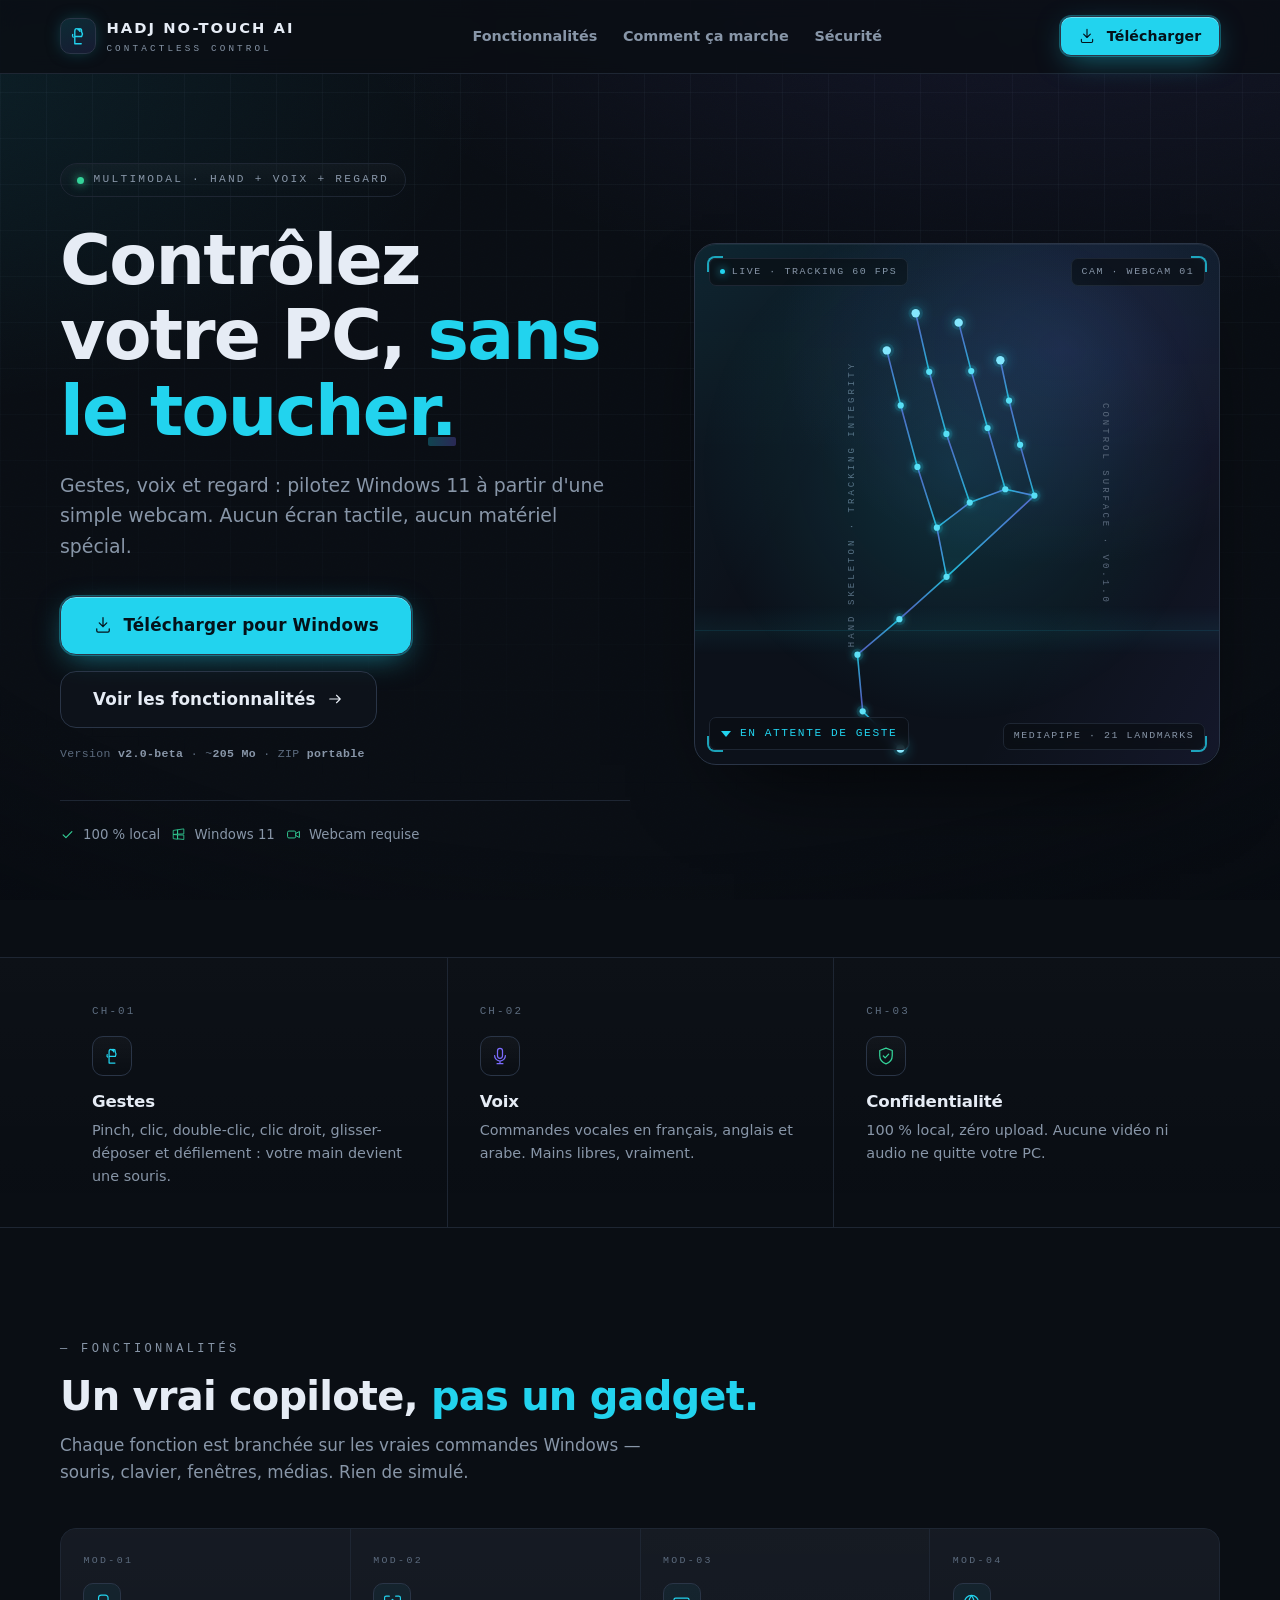
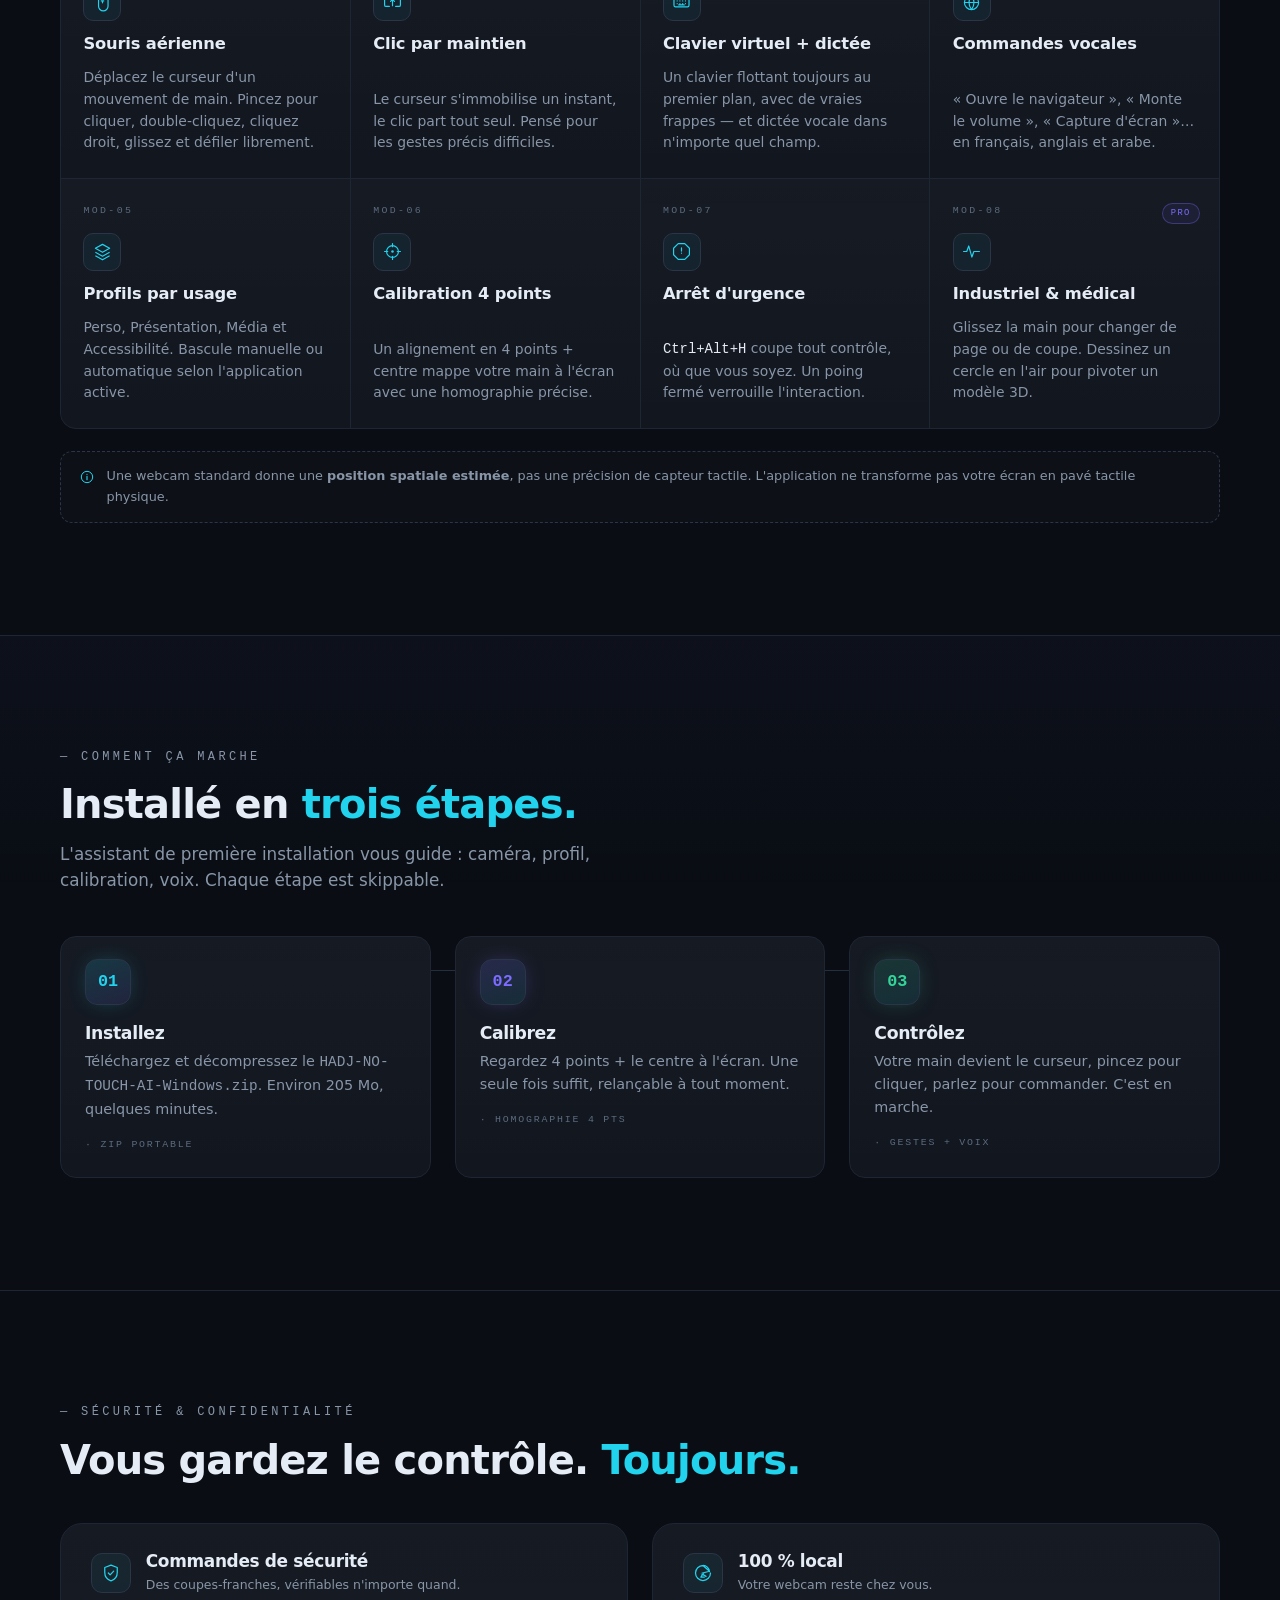
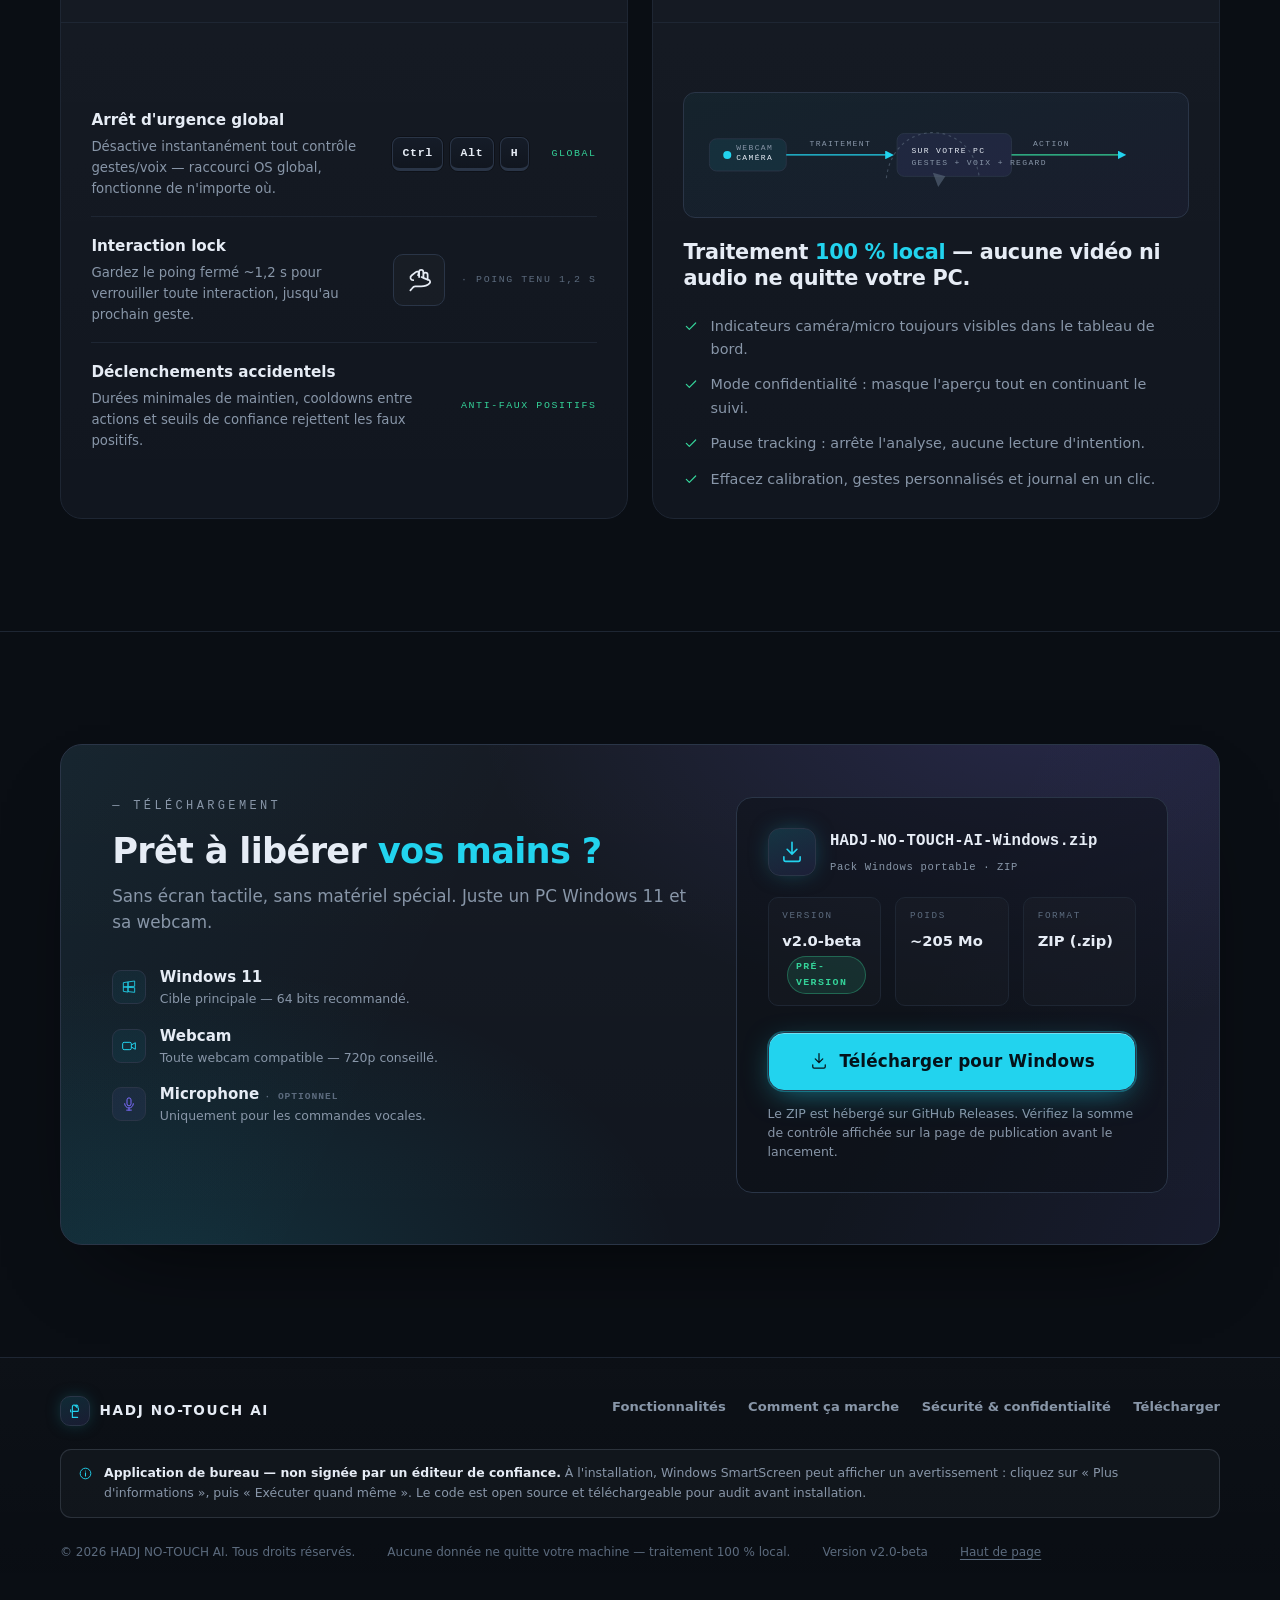
==== commit 8278dfc9: "Deploy: liens de telechargement v2.0-beta (ZIP portable) + SHA-256 sur la landing et la PWA" ====
--- a/index.html
+++ b/index.html
@@ -4,7 +4,7 @@
 <meta charset="UTF-8">
 <meta name="viewport" content="width=device-width, initial-scale=1">
 <title>HADJ NO-TOUCH AI — Contrôlez votre PC, sans le toucher</title>
-<meta name="description" content="Gestes, voix et regard : pilotez Windows 11 à partir d'une simple webcam. Traitement 100 % local, aucune vidéo ni audio ne quitte votre PC. Téléchargez l'installateur Windows.">
+<meta name="description" content="Gestes, voix et regard : pilotez Windows 11 à partir d'une simple webcam. Traitement 100 % local, aucune vidéo ni audio ne quitte votre PC. Téléchargez le pack Windows portable.">
 <meta name="theme-color" content="#0A0E14">
 <link rel="icon" href="data:image/svg+xml,%3Csvg xmlns='http://www.w3.org/2000/svg' viewBox='0 0 24 24'%3E%3Crect width='24' height='24' rx='6' fill='%230A0E14'/%3E%3Cpath d='M6.6 13.2C6.2 13 5.8 11.9 6.3 10.4M8 20.5V7M8 20.5h8M8 12.5h8M8 7v5.5M8 7C8 5.3 8.8 4 10 4c.9 0 1.6.7 1.9 1.4M12 4c1.2 0 2 .9 2 2.4V7M14 4c1.1 0 1.9.9 1.9 2.2V7M16 12.5C17 11 16.7 9 15.5 8' fill='none' stroke='%2322D3EE' stroke-width='1.4' stroke-linecap='round'/%3E%3C/svg%3E">
 <style>
@@ -449,7 +449,7 @@
       <a href="#how">Comment ça marche</a>
       <a href="#security">Sécurité</a>
     </nav>
-    <a class="btn btn-primary btn-sm" href="https://github.com/meddahuhadj/HADJ-NO-TOUCH-AI/releases/download/v0.9.3-beta/HADJ_NO_TOUCH_AI_Setup.exe"><svg aria-hidden="true"><use href="#i-download"/></svg> Télécharger</a>
+    <a class="btn btn-primary btn-sm" href="https://github.com/meddahuhadj/HADJ-NO-TOUCH-AI/releases/download/v2.0-beta/HADJ-NO-TOUCH-AI-Windows.zip"><svg aria-hidden="true"><use href="#i-download"/></svg> Télécharger</a>
   </div>
 </header>
 
@@ -462,10 +462,10 @@
         <h1 class="hero-anim">Contrôlez votre PC, <span class="hl">sans le toucher.</span></h1>
         <p class="hero-sub hero-anim">Gestes, voix et regard : pilotez Windows&nbsp;11 à partir d'une simple webcam. Aucun écran tactile, aucun matériel spécial.</p>
         <div class="hero-ctas hero-anim">
-          <a class="btn btn-primary btn-lg btn-dl" href="https://github.com/meddahuhadj/HADJ-NO-TOUCH-AI/releases/download/v0.9.3-beta/HADJ_NO_TOUCH_AI_Setup.exe"><svg aria-hidden="true"><use href="#i-download"/></svg> Télécharger pour Windows</a>
+          <a class="btn btn-primary btn-lg btn-dl" href="https://github.com/meddahuhadj/HADJ-NO-TOUCH-AI/releases/download/v2.0-beta/HADJ-NO-TOUCH-AI-Windows.zip"><svg aria-hidden="true"><use href="#i-download"/></svg> Télécharger pour Windows</a>
           <a class="btn btn-ghost btn-lg" href="#features">Voir les fonctionnalités <svg aria-hidden="true"><use href="#i-arrow"/></svg></a>
         </div>
-        <p class="hero-meta hero-anim">Version <b>v0.9.3-beta</b> · ~<b>207&nbsp;Mo</b> · Installateur <b>Inno&nbsp;Setup</b></p>
+        <p class="hero-meta hero-anim">Version <b>v2.0-beta</b> · ~<b>205&nbsp;Mo</b> · ZIP <b>portable</b></p>
         <div class="trust-line hero-anim">
           <span><svg aria-hidden="true"><use href="#i-check"/></svg> 100&nbsp;% local</span>
           <span><svg aria-hidden="true"><use href="#i-windows"/></svg> Windows&nbsp;11</span>
@@ -590,8 +590,8 @@
         <div class="step reveal">
           <div class="step-num">01</div>
           <h3>Installez</h3>
-          <p>Téléchargez et lancez <span class="mono">HADJ_NO_TOUCH_AI_Setup.exe</span>. Environ 207&nbsp;Mo, quelques minutes.</p>
-          <span class="step-tag">· Setup Inno Setup</span>
+          <p>Téléchargez et décompressez le <span class="mono">HADJ-NO-TOUCH-AI-Windows.zip</span>. Environ 205&nbsp;Mo, quelques minutes.</p>
+          <span class="step-tag">· ZIP portable</span>
         </div>
         <div class="step reveal" style="--d:.1s">
           <div class="step-num">02</div>
@@ -738,18 +738,18 @@
             <div class="exe-line">
               <div class="exe-ico"><svg aria-hidden="true"><use href="#i-download"/></svg></div>
               <div style="min-width:0">
-                <div class="exe-name mono">HADJ_NO_TOUCH_AI_Setup.exe</div>
-                <div class="exe-meta">Installer Windows · Inno Setup</div>
+                <div class="exe-name mono">HADJ-NO-TOUCH-AI-Windows.zip</div>
+                <div class="exe-meta">Pack Windows portable · ZIP</div>
               </div>
             </div>
             <div class="dl-size-box" style="margin-top:1.3rem">
-              <div class="sz-item"><div class="sz-k">Version</div><div class="sz-v">v0.9.3-beta <span class="version-tag" style="margin-left:.3rem">Pré-version</span></div></div>
-              <div class="sz-item"><div class="sz-k">Poids</div><div class="sz-v">~207 Mo</div></div>
-              <div class="sz-item"><div class="sz-k">Format</div><div class="sz-v">Setup.exe</div></div>
+              <div class="sz-item"><div class="sz-k">Version</div><div class="sz-v">v2.0-beta <span class="version-tag" style="margin-left:.3rem">Pré-version</span></div></div>
+              <div class="sz-item"><div class="sz-k">Poids</div><div class="sz-v">~205 Mo</div></div>
+              <div class="sz-item"><div class="sz-k">Format</div><div class="sz-v">ZIP (.zip)</div></div>
             </div>
             <div class="dl-cta">
-              <a class="btn btn-primary btn-lg btn-dl" href="https://github.com/meddahuhadj/HADJ-NO-TOUCH-AI/releases/download/v0.9.3-beta/HADJ_NO_TOUCH_AI_Setup.exe"><svg aria-hidden="true"><use href="#i-download"/></svg> Télécharger pour Windows</a>
-              <p class="dl-note">L'installateur est hébergé sur GitHub&nbsp;Releases. Vérifiez la somme de contrôle affichée sur la page de publication avant le lancement.</p>
+              <a class="btn btn-primary btn-lg btn-dl" href="https://github.com/meddahuhadj/HADJ-NO-TOUCH-AI/releases/download/v2.0-beta/HADJ-NO-TOUCH-AI-Windows.zip"><svg aria-hidden="true"><use href="#i-download"/></svg> Télécharger pour Windows</a>
+              <p class="dl-note">Le ZIP est hébergé sur GitHub&nbsp;Releases. Vérifiez la somme de contrôle affichée sur la page de publication avant le lancement.</p>
             </div>
           </div>
         </div>
@@ -779,7 +779,7 @@
     <div class="footer-legal">
       <span>© 2026 HADJ NO-TOUCH AI. Tous droits réservés.</span>
       <span>Aucune donnée ne quitte votre machine — traitement 100&nbsp;% local.</span>
-      <span>Version v0.9.3-beta</span>
+      <span>Version v2.0-beta</span>
       <span><a href="#top" style="color:var(--muted-2);text-decoration:underline;text-underline-offset:3px">Haut de page</a></span>
     </div>
   </div>
